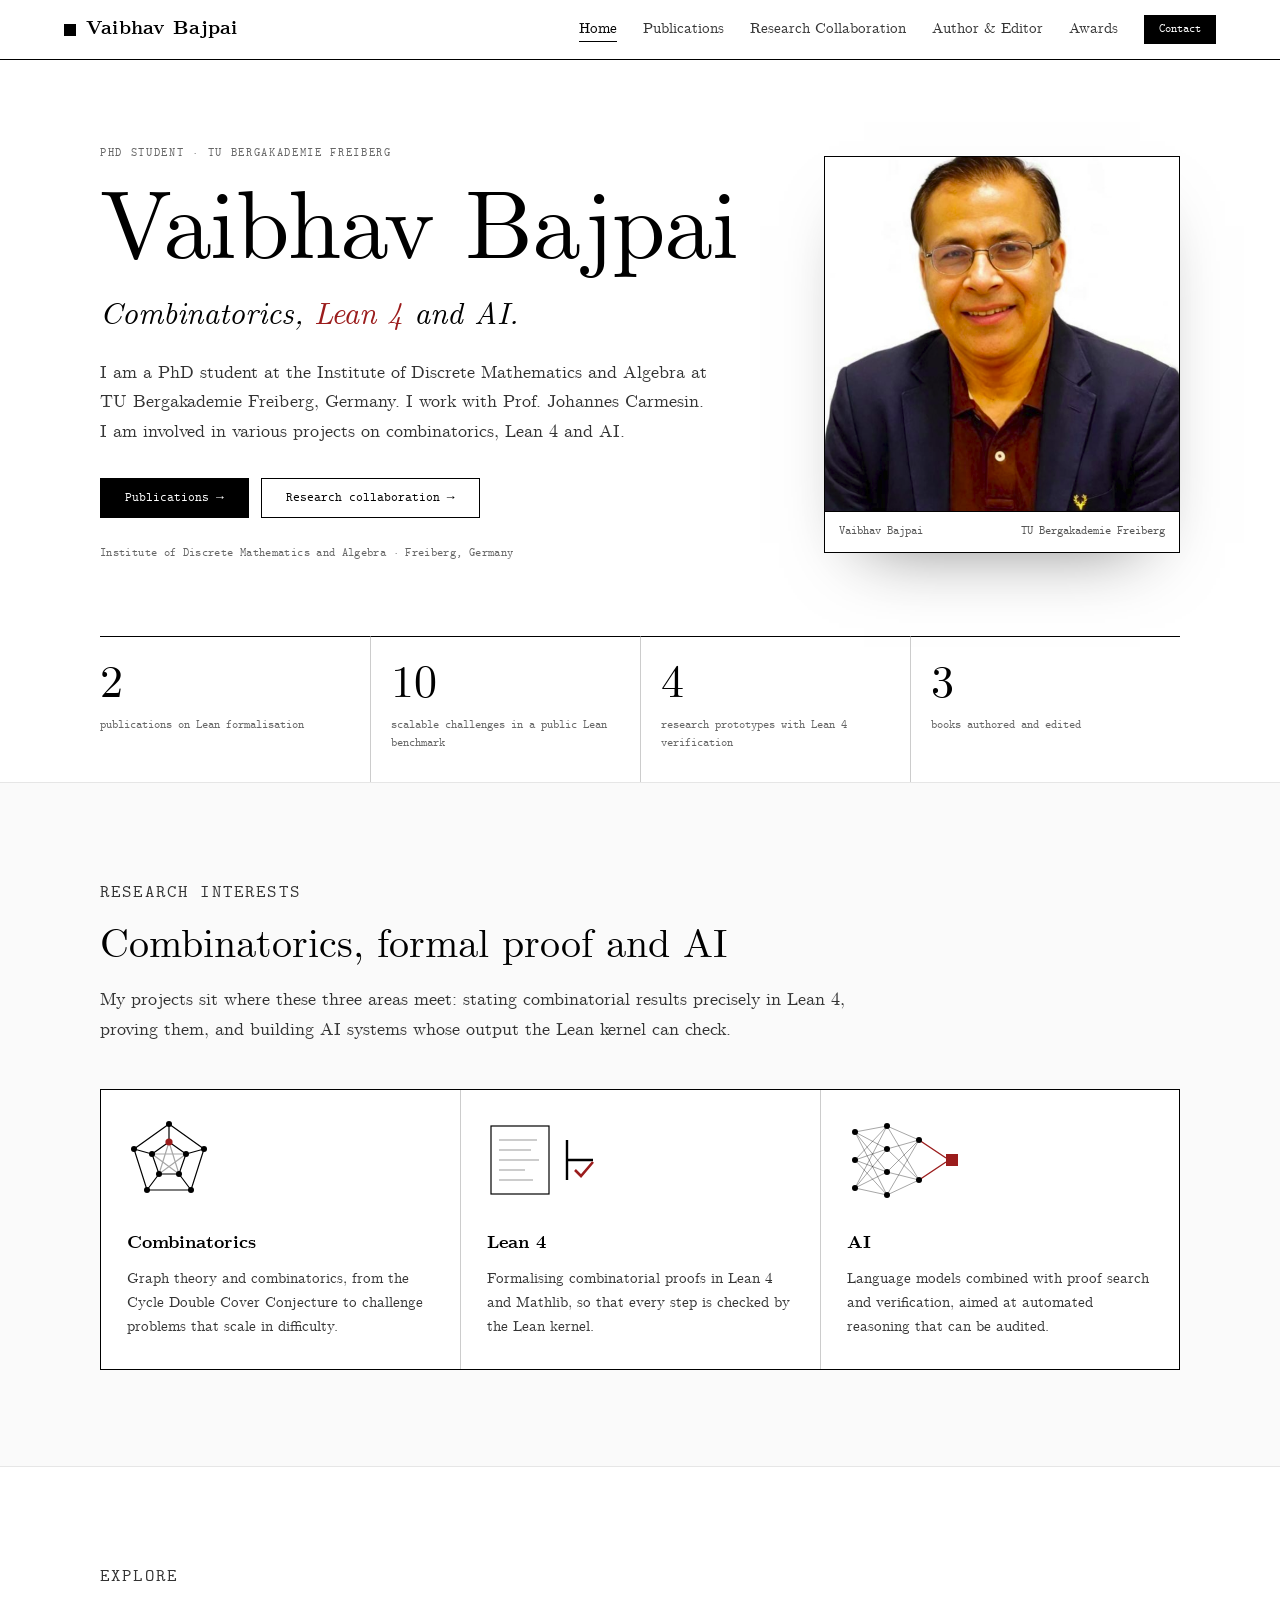
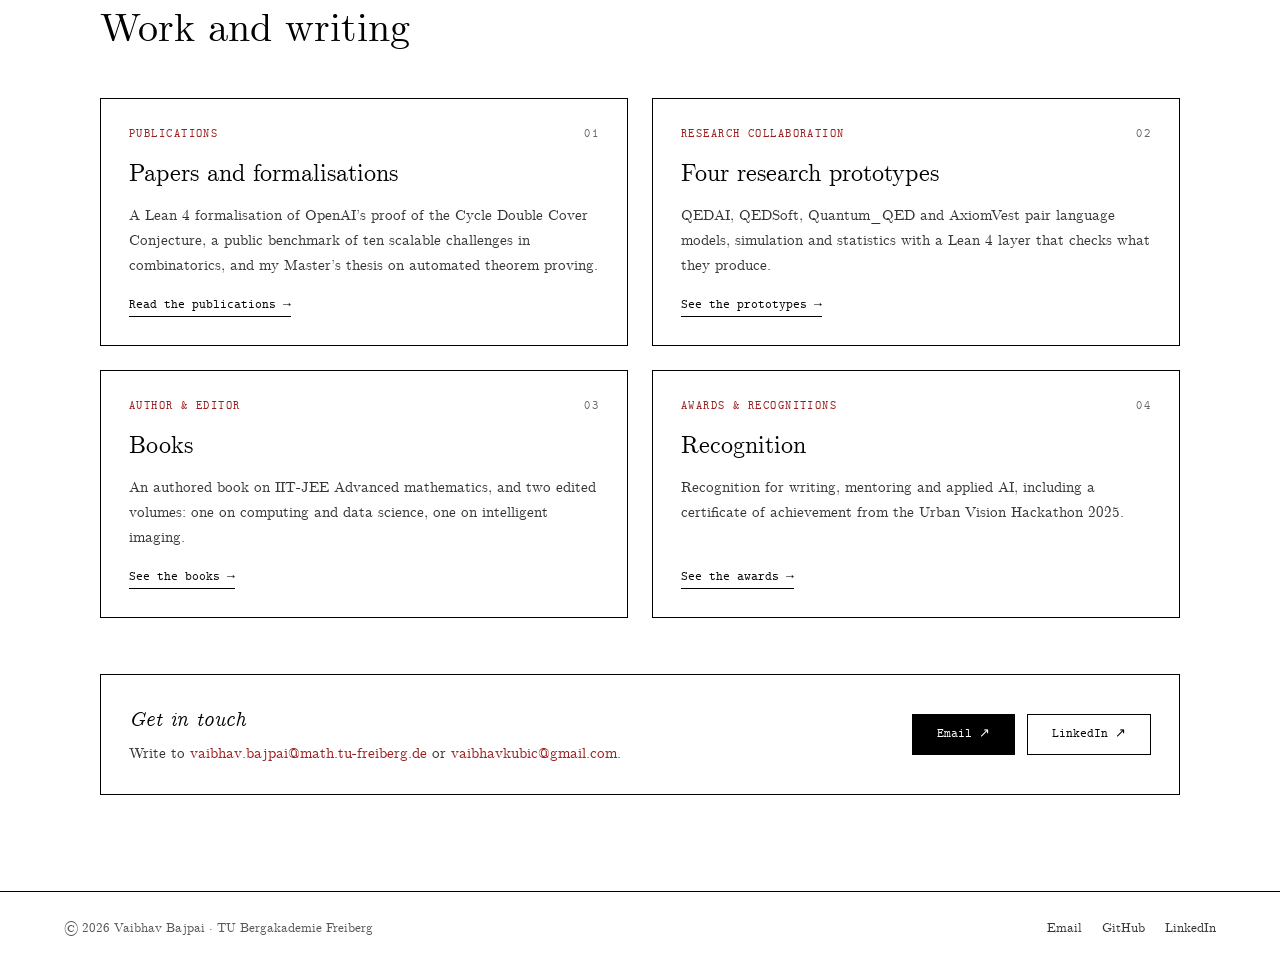
==== index.html @ 3c33db95 "Redesign the homepage in the ProofBench style Rebuild the site with Computer Modern type, black and " ====
<!doctype html>
<html lang="en">
<head>
  <meta charset="utf-8">
  <meta name="viewport" content="width=device-width, initial-scale=1">
  <title>Vaibhav Bajpai — Combinatorics, Lean 4 and AI</title>
  <meta name="description" content="Vaibhav Bajpai is a PhD student at the Institute of Discrete Mathematics and Algebra, TU Bergakademie Freiberg, working with Prof. Johannes Carmesin on combinatorics, Lean 4 and AI.">
  <meta property="og:type" content="website">
  <meta property="og:title" content="Vaibhav Bajpai — Combinatorics, Lean 4 and AI">
  <meta property="og:description" content="PhD student at the Institute of Discrete Mathematics and Algebra, TU Bergakademie Freiberg.">
  <meta property="og:image" content="https://vaibhav-baj.github.io/assets/VB.png">
  <link rel="icon" href="assets/favicon.svg" type="image/svg+xml">
  <link rel="preload" href="assets/fonts/cmunrm.woff2" as="font" type="font/woff2" crossorigin>
  <link rel="stylesheet" href="assets/css/style.css">
</head>
<body>
  <a class="skip-link" href="#main">Skip to content</a>

  <header class="header">
    <a class="brand" href="index.html"><span class="qed" aria-hidden="true"></span>Vaibhav Bajpai</a>
    <nav aria-label="Main">
      <ul class="header-nav">
        <li><a href="index.html" aria-current="page">Home</a></li>
        <li><a href="publications.html">Publications</a></li>
        <li><a href="research.html">Research Collaboration</a></li>
        <li><a href="author-editor.html">Author &amp; Editor</a></li>
        <li><a href="awards.html">Awards</a></li>
        <li><a class="btn btn-small" href="mailto:vaibhav.bajpai@math.tu-freiberg.de">Contact</a></li>
      </ul>
    </nav>
  </header>

  <main id="main">
    <!-- ============ INTRO ============ -->
    <section class="intro">
      <div>
        <p class="eyebrow">PhD student · TU Bergakademie Freiberg</p>
        <h1>Vaibhav Bajpai</h1>
        <p class="tagline">Combinatorics, <em>Lean&nbsp;4</em> and AI.</p>
        <p class="lede">
          I am a PhD student at the Institute of Discrete Mathematics and Algebra at TU Bergakademie Freiberg,
          Germany. I work with Prof. Johannes Carmesin. I am involved in various projects on combinatorics,
          Lean&nbsp;4 and AI.
        </p>
        <div class="ctas">
          <a class="btn" href="publications.html">Publications →</a>
          <a class="btn btn-secondary" href="research.html">Research collaboration →</a>
        </div>
        <p class="inst">Institute of Discrete Mathematics and Algebra · Freiberg, Germany</p>
      </div>

      <figure class="portrait">
        <img src="assets/VB.png" width="676" height="652" alt="Portrait of Vaibhav Bajpai">
        <figcaption><span>Vaibhav Bajpai</span><span>TU Bergakademie Freiberg</span></figcaption>
      </figure>
    </section>

    <dl class="stats">
      <div><dt>publications on Lean formalisation</dt><dd>2</dd></div>
      <div><dt>scalable challenges in a public Lean benchmark</dt><dd>10</dd></div>
      <div><dt>research prototypes with Lean&nbsp;4 verification</dt><dd>4</dd></div>
      <div><dt>books authored and edited</dt><dd>3</dd></div>
    </dl>

    <!-- ============ INTERESTS ============ -->
    <section class="section soft">
      <div class="wrap">
        <header class="section-head reveal">
          <p class="label">Research interests</p>
          <h2>Combinatorics, formal proof and AI</h2>
          <p>
            My projects sit where these three areas meet: stating combinatorial results precisely in Lean&nbsp;4,
            proving them, and building AI systems whose output the Lean kernel can check.
          </p>
        </header>

        <div class="pillars reveal">
          <article class="pillar">
            <svg viewBox="0 0 120 84" preserveAspectRatio="xMinYMid meet" aria-hidden="true">
              <g fill="none" stroke="currentColor" stroke-width="1.2">
                <polygon points="42,6 77,31 64,72 20,72 7,31"/>
                <polygon points="42,24 59,36 52,56 32,56 25,36"/>
                <path d="M42,6V24M77,31L59,36M64,72L52,56M20,72L32,56M7,31L25,36"/>
                <path d="M42,24L52,56L25,36L59,36L32,56Z" stroke-opacity=".35"/>
              </g>
              <g fill="currentColor">
                <circle cx="42" cy="6" r="3"/><circle cx="77" cy="31" r="3"/><circle cx="64" cy="72" r="3"/><circle cx="20" cy="72" r="3"/><circle cx="7" cy="31" r="3"/>
                <circle cx="59" cy="36" r="3"/><circle cx="52" cy="56" r="3"/><circle cx="32" cy="56" r="3"/><circle cx="25" cy="36" r="3"/>
                <circle cx="42" cy="24" r="3.6" fill="#9b1c1c"/>
              </g>
            </svg>
            <h3>Combinatorics</h3>
            <p>Graph theory and combinatorics, from the Cycle Double Cover Conjecture to challenge problems that scale in difficulty.</p>
          </article>
          <article class="pillar">
            <svg viewBox="0 0 120 84" preserveAspectRatio="xMinYMid meet" aria-hidden="true">
              <g fill="none" stroke="currentColor" stroke-width="1.2">
                <rect x="4" y="8" width="58" height="68"/>
                <path d="M12,22H50M12,32H44M12,42H52M12,52H38M12,62H46" stroke-opacity=".4"/>
              </g>
              <g stroke="currentColor" stroke-width="2.4" fill="none">
                <path d="M80,22V62M80,42H106"/>
              </g>
              <path d="M88,52l6,6l12,-14" fill="none" stroke="#9b1c1c" stroke-width="2.6"/>
            </svg>
            <h3>Lean 4</h3>
            <p>Formalising combinatorial proofs in Lean&nbsp;4 and Mathlib, so that every step is checked by the Lean kernel.</p>
          </article>
          <article class="pillar">
            <svg viewBox="0 0 120 84" preserveAspectRatio="xMinYMid meet" aria-hidden="true">
              <g fill="none" stroke="currentColor" stroke-width="1" stroke-opacity=".35">
                <path d="M8,14L40,8M8,14L40,31M8,14L40,54M8,14L40,77M8,42L40,8M8,42L40,31M8,42L40,54M8,42L40,77M8,70L40,8M8,70L40,31M8,70L40,54M8,70L40,77"/>
                <path d="M40,8L72,22M40,8L72,62M40,31L72,22M40,31L72,62M40,54L72,22M40,54L72,62M40,77L72,22M40,77L72,62"/>
              </g>
              <path d="M72,22L99,40M72,62L99,44" fill="none" stroke="#9b1c1c" stroke-width="1.4"/>
              <g fill="currentColor">
                <circle cx="8" cy="14" r="3"/><circle cx="8" cy="42" r="3"/><circle cx="8" cy="70" r="3"/>
                <circle cx="40" cy="8" r="3"/><circle cx="40" cy="31" r="3"/><circle cx="40" cy="54" r="3"/><circle cx="40" cy="77" r="3"/>
                <circle cx="72" cy="22" r="3"/><circle cx="72" cy="62" r="3"/>
              </g>
              <rect x="99" y="36" width="12" height="12" fill="#9b1c1c"/>
            </svg>
            <h3>AI</h3>
            <p>Language models combined with proof search and verification, aimed at automated reasoning that can be audited.</p>
          </article>
        </div>
      </div>
    </section>

    <!-- ============ EXPLORE ============ -->
    <section class="section">
      <div class="wrap">
        <header class="section-head reveal">
          <p class="label">Explore</p>
          <h2>Work and writing</h2>
        </header>

        <div class="explore">
          <a class="explore-card reveal" href="publications.html">
            <p class="label">Publications<span>01</span></p>
            <h3>Papers and formalisations</h3>
            <p>A Lean&nbsp;4 formalisation of OpenAI’s proof of the Cycle Double Cover Conjecture, a public benchmark of ten scalable challenges in combinatorics, and my Master’s thesis on automated theorem proving.</p>
            <span class="go">Read the publications →</span>
          </a>
          <a class="explore-card reveal" href="research.html">
            <p class="label">Research Collaboration<span>02</span></p>
            <h3>Four research prototypes</h3>
            <p>QEDAI, QEDSoft, Quantum_QED and AxiomVest pair language models, simulation and statistics with a Lean&nbsp;4 layer that checks what they produce.</p>
            <span class="go">See the prototypes →</span>
          </a>
          <a class="explore-card reveal" href="author-editor.html">
            <p class="label">Author &amp; Editor<span>03</span></p>
            <h3>Books</h3>
            <p>An authored book on IIT-JEE Advanced mathematics, and two edited volumes: one on computing and data science, one on intelligent imaging.</p>
            <span class="go">See the books →</span>
          </a>
          <a class="explore-card reveal" href="awards.html">
            <p class="label">Awards &amp; Recognitions<span>04</span></p>
            <h3>Recognition</h3>
            <p>Recognition for writing, mentoring and applied AI, including a certificate of achievement from the Urban Vision Hackathon 2025.</p>
            <span class="go">See the awards →</span>
          </a>
        </div>

        <div class="cta-box reveal">
          <div>
            <h3>Get in touch</h3>
            <p>Write to <a href="mailto:vaibhav.bajpai@math.tu-freiberg.de">vaibhav.bajpai@math.tu-freiberg.de</a> or <a href="mailto:vaibhavkubic@gmail.com">vaibhavkubic@gmail.com</a>.</p>
          </div>
          <div class="ctas">
            <a class="btn" href="mailto:vaibhav.bajpai@math.tu-freiberg.de">Email ↗</a>
            <a class="btn btn-secondary" href="https://www.linkedin.com/in/vaibhavbaj">LinkedIn ↗</a>
          </div>
        </div>
      </div>
    </section>
  </main>

  <footer class="footer">
    <span>© <span data-year>2026</span> Vaibhav Bajpai · TU Bergakademie Freiberg</span>
    <nav aria-label="Footer">
      <a href="mailto:vaibhav.bajpai@math.tu-freiberg.de">Email</a>
      <a href="https://github.com/vaibhav-baj">GitHub</a>
      <a href="https://www.linkedin.com/in/vaibhavbaj">LinkedIn</a>
    </nav>
  </footer>

  <script src="assets/js/main.js"></script>
</body>
</html>
---- assets/css/style.css ----
/* Vaibhav Bajpai — shared styles. After the ProofBench site: Computer Modern, black and white, hairline borders, one dark-red accent. */

@font-face { font-family: "CMU Serif"; src: url("../fonts/cmunrm.woff2") format("woff2"); font-weight: 400; font-style: normal; font-display: swap; }
@font-face { font-family: "CMU Serif"; src: url("../fonts/cmunbx.woff2") format("woff2"); font-weight: 700; font-style: normal; font-display: swap; }
@font-face { font-family: "CMU Serif"; src: url("../fonts/cmunti.woff2") format("woff2"); font-weight: 400; font-style: italic; font-display: swap; }
@font-face { font-family: "CMU Typewriter"; src: url("../fonts/cmuntt.woff2") format("woff2"); font-weight: 400; font-style: normal; font-display: swap; }

:root {
  color-scheme: light;
  --ink: #000;
  --muted: #666;
  --line: #ccc;
  --line-soft: #e6e6e6;
  --soft: #fafafa;
  --bg: #fff;
  --accent: #9b1c1c;
  --code-bg: #1a1a1a;
  --code-ink: #e0e0e0;
  --code-dim: #8a8a8a;
  --serif: "CMU Serif", "Computer Modern", "Latin Modern Roman", "Times New Roman", Times, serif;
  --tt: "CMU Typewriter", "Courier New", Courier, monospace;
  --mono: "JetBrains Mono", "DejaVu Sans Mono", Consolas, monospace;
  --gutter: clamp(20px, 5vw, 80px);
}

/* ---------- base ---------- */
*, *::before, *::after { margin: 0; padding: 0; box-sizing: border-box; }
html { scroll-behavior: smooth; scroll-padding-top: 76px; -webkit-text-size-adjust: 100%; }
body { font-family: var(--serif); font-size: 17px; line-height: 1.65; color: var(--ink); background: var(--bg); -webkit-font-smoothing: antialiased; }
img { max-width: 100%; height: auto; display: block; }
a { color: var(--ink); text-decoration: none; }
a:hover { text-decoration: underline; text-underline-offset: 3px; }
p a, li a, dd a, .link { color: var(--accent); }
b, strong { font-weight: 700; }
code { font-family: var(--tt); font-size: 0.92em; background: #f0f0f0; padding: 1px 4px; }
pre code { background: none; padding: 0; font-family: var(--mono); font-variant-ligatures: none; }
:focus-visible { outline: 2px solid var(--accent); outline-offset: 2px; }
.skip-link { position: absolute; left: -999px; top: 8px; background: var(--ink); color: var(--bg); padding: 6px 12px; z-index: 100; }
.skip-link:focus { left: 8px; }
.muted { color: var(--muted); }

/* ---------- header ---------- */
.header {
  position: sticky; top: 0; z-index: 50; background: rgba(255, 255, 255, .96);
  backdrop-filter: blur(6px); -webkit-backdrop-filter: blur(6px);
  border-bottom: 1px solid var(--ink);
  padding: 14px var(--gutter);
  display: flex; align-items: center; justify-content: space-between; flex-wrap: wrap; gap: 10px 24px;
}
.brand { display: inline-flex; align-items: center; gap: 10px; font-size: 19px; font-weight: 700; letter-spacing: .01em; }
.brand:hover { text-decoration: none; }
.brand .qed { width: 12px; height: 12px; background: var(--ink); display: inline-block; transition: background .2s, transform .3s; }
.brand:hover .qed { background: var(--accent); transform: rotate(90deg); }
.header-nav { list-style: none; display: flex; align-items: center; flex-wrap: wrap; gap: 6px 26px; font-size: 15px; }
.header-nav a { color: #333; padding: 2px 0; border-bottom: 1px solid transparent; }
.header-nav a:hover { color: var(--ink); text-decoration: none; border-bottom-color: var(--ink); }
.header-nav a[aria-current="page"] { color: var(--ink); border-bottom-color: var(--ink); }
.header-nav a.btn { color: #fff; padding: 6px 14px; font-size: 12px; border-bottom: 1px solid var(--ink); }
.header-nav a.btn:hover { color: var(--ink); }

/* ---------- buttons ---------- */
.btn {
  display: inline-block; font-family: var(--tt); font-size: 13px; line-height: 1.3;
  padding: 11px 24px; border: 1px solid var(--ink); background: var(--ink); color: #fff;
  cursor: pointer; transition: all .15s ease; text-decoration: none;
}
.btn:hover { background: var(--bg); color: var(--ink); text-decoration: none; }
.btn-secondary { background: var(--bg); color: var(--ink); }
.btn-secondary:hover { background: var(--ink); color: #fff; }
.btn-small { font-size: 12px; padding: 5px 12px; }

/* ---------- page shell ---------- */
.main { max-width: 960px; margin: 0 auto; padding: 56px var(--gutter) 96px; }
.page-intro { margin-bottom: 40px; }
.page-intro h1 { font-size: 34px; font-weight: 400; font-style: italic; line-height: 1.25; margin-bottom: 14px; }
.page-intro p { font-size: 17px; color: #333; max-width: 680px; }
.subnav { list-style: none; display: flex; gap: 8px 22px; flex-wrap: wrap; font-size: 14px; margin: 18px 0 0; }
.subnav a { color: #333; border-bottom: 1px solid var(--line); }
.subnav a:hover { text-decoration: none; border-color: var(--ink); }

h2.rule { font-size: 21px; font-weight: 700; margin: 56px 0 20px; padding-bottom: 8px; border-bottom: 1px solid var(--line); }
h3 { font-size: 17px; font-weight: 700; margin: 26px 0 10px; }
.label { font-family: var(--tt); font-size: 12px; letter-spacing: .12em; text-transform: uppercase; color: var(--accent); margin-bottom: 14px; }
.more-link { display: inline-block; font-family: var(--tt); font-size: 13px; color: var(--ink); border-bottom: 1px solid var(--ink); }
.more-link:hover { text-decoration: none; color: var(--accent); border-color: var(--accent); }

/* code blocks */
.code-block { position: relative; background: var(--code-bg); color: var(--code-ink); padding: 18px 22px; overflow-x: auto; margin-top: 16px; }
.code-block pre { font-size: 12.5px; line-height: 1.7; white-space: pre; }
.code-caption { font-family: var(--tt); font-size: 12px; color: var(--muted); margin-top: 8px; }
.tok-kw { color: #ef9a76; }
.tok-ty { color: #e6d3a3; }
.tok-num { color: #b9d69a; }
.tok-sym { color: #d9b8f0; }
.tok-com { color: var(--code-dim); font-style: italic; }

/* ---------- footer ---------- */
.footer {
  border-top: 1px solid var(--ink); padding: 26px var(--gutter);
  display: flex; justify-content: space-between; align-items: center; flex-wrap: wrap; gap: 10px 24px;
  font-size: 13px; color: #555;
}
.footer nav { display: flex; gap: 20px; flex-wrap: wrap; }
.footer a { color: #333; }

/* ======================================================================
   HOME
   ====================================================================== */
.intro { max-width: calc(1080px + 2 * var(--gutter)); margin: 0 auto; padding: 84px var(--gutter) 0; display: grid; grid-template-columns: 1.3fr .7fr; gap: 64px; align-items: center; }
.intro > *, .team-grid > * { min-width: 0; }
.eyebrow { font-family: var(--tt); font-size: 12px; letter-spacing: .14em; text-transform: uppercase; color: var(--muted); margin-bottom: 20px; }
.intro h1 { font-size: clamp(50px, 7.6vw, 96px); font-weight: 400; line-height: .98; letter-spacing: -.01em; margin-bottom: 18px; }
.tagline { font-size: clamp(22px, 2.6vw, 31px); font-style: italic; line-height: 1.3; margin-bottom: 22px; text-wrap: balance; }
.tagline em { color: var(--accent); }
.lede { font-size: 18px; line-height: 1.65; color: #333; max-width: 34em; margin-bottom: 30px; }
.ctas { display: flex; flex-wrap: wrap; gap: 12px; margin-bottom: 26px; }
.inst { font-family: var(--tt); font-size: 12px; color: var(--muted); letter-spacing: .03em; }

.portrait { border: 1px solid var(--ink); background: var(--bg); box-shadow: 0 30px 70px -40px rgba(0, 0, 0, .55); }
.portrait img { width: 100%; aspect-ratio: 1; object-fit: cover; object-position: center 20%; }
.portrait figcaption { display: flex; justify-content: space-between; gap: 6px 12px; flex-wrap: wrap; padding: 10px 14px; border-top: 1px solid var(--ink); font-family: var(--tt); font-size: 12px; color: #555; }

.stats { max-width: calc(1080px + 2 * var(--gutter)); margin: 72px auto 0; padding: 0 var(--gutter); display: grid; grid-template-columns: repeat(4, 1fr); }
.stats > div { padding: 24px 20px 30px; border-top: 1px solid var(--ink); border-left: 1px solid var(--line); display: flex; flex-direction: column-reverse; justify-content: flex-end; }
.stats > div:first-child { border-left: 0; padding-left: 0; }
.stats dd { font-size: 46px; line-height: 1; }
.stats dt { font-family: var(--tt); font-size: 12px; color: var(--muted); margin-top: 10px; line-height: 1.45; }

.section { padding: 96px var(--gutter); }
.section.soft { background: var(--soft); border-top: 1px solid var(--line-soft); border-bottom: 1px solid var(--line-soft); }
.wrap { max-width: 1080px; margin: 0 auto; }
.section-head { max-width: 760px; margin-bottom: 44px; }
.section-head h2 { font-size: clamp(28px, 3.6vw, 40px); font-weight: 400; line-height: 1.18; margin-bottom: 16px; text-wrap: balance; }
.section-head p { font-size: 18px; color: #333; }

.pillars { display: grid; grid-template-columns: repeat(3, 1fr); border: 1px solid var(--ink); background: var(--bg); }
.pillar { padding: 28px 26px 30px; border-left: 1px solid var(--line); transition: background .2s; }
.pillar:first-child { border-left: 0; }
.pillar:hover { background: var(--soft); }
.pillar svg { width: 100%; height: 84px; margin-bottom: 18px; color: var(--ink); }
.pillar h3 { font-size: 18px; margin: 0 0 8px; }
.pillar p { font-size: 15px; color: #333; line-height: 1.6; }

.explore { display: grid; grid-template-columns: 1fr 1fr; gap: 24px; }
.explore-card { display: flex; flex-direction: column; border: 1px solid var(--ink); background: var(--bg); color: var(--ink); padding: 26px 28px 28px; transition: transform .2s ease, box-shadow .2s ease; }
.explore-card:hover { text-decoration: none; transform: translateY(-3px); box-shadow: 0 14px 30px -18px rgba(0, 0, 0, .45); }
.explore-card .label { display: flex; justify-content: space-between; gap: 12px; margin-bottom: 10px; }
.explore-card .label span { color: var(--muted); }
.explore-card h3 { font-size: 24px; font-weight: 400; margin: 0 0 10px; }
.explore-card p:not(.label) { font-size: 15px; color: #333; margin-bottom: 16px; flex: 1; }
.explore-card .go { align-self: flex-start; font-family: var(--tt); font-size: 13px; border-bottom: 1px solid var(--ink); }
.explore-card:hover .go { color: var(--accent); border-color: var(--accent); }

.cta-box { border: 1px solid var(--ink); padding: 28px; display: flex; justify-content: space-between; align-items: center; gap: 18px; flex-wrap: wrap; background: var(--bg); }
.cta-box h3 { margin: 0 0 4px; font-size: 21px; font-weight: 400; font-style: italic; }
.cta-box p { color: #333; font-size: 15px; }
.cta-box .ctas { margin: 0; }
.explore + .cta-box { margin-top: 56px; }

/* ======================================================================
   PUBLICATIONS
   ====================================================================== */
.pubs { list-style: none; }
.pub { display: grid; grid-template-columns: 3em 1fr; gap: 0 14px; padding: 22px 16px 24px 0; border-bottom: 1px solid var(--line); border-left: 3px solid transparent; transition: background .3s, border-color .3s; }
.pub:first-child { padding-top: 8px; }
.pub:target { background: var(--soft); border-left-color: var(--accent); }
.pub > * { min-width: 0; }
.pub-num { font-family: var(--tt); font-size: 13px; color: var(--accent); padding: 4px 0 0 10px; }
.pub-title { font-size: 18px; font-weight: 700; line-height: 1.4; margin-bottom: 6px; }
.pub-authors { font-size: 16px; color: #222; }
.pub-venue { font-size: 15.5px; color: #444; margin-top: 2px; }
.pub-note { font-size: 15px; color: #444; margin-top: 8px; }
.pub-links { display: flex; flex-wrap: wrap; gap: 8px; margin-top: 14px; }

/* ======================================================================
   RESEARCH COLLABORATION
   ====================================================================== */
.project { display: grid; grid-template-columns: 250px 1fr; border: 1px solid var(--ink); background: var(--bg); margin-bottom: 24px; }
.project > * { min-width: 0; }
.project-visual { border-right: 1px solid var(--ink); background: var(--soft); display: grid; place-items: center; padding: 26px 22px; }
.project-visual svg { width: 100%; max-width: 210px; height: auto; color: var(--ink); }
.project-body { padding: 26px 30px 30px; }
.project-body .label { margin-bottom: 8px; }
.project-body h2 { font-size: 28px; font-weight: 400; line-height: 1.2; margin-bottom: 4px; }
.project-sub { font-style: italic; color: #444; margin-bottom: 12px; }
.project-body > p:not(.label):not(.project-sub) { font-size: 16px; color: #222; }
.chips { list-style: none; display: flex; flex-wrap: wrap; gap: 6px; margin-top: 18px; }
.chips li { font-family: var(--tt); font-size: 12px; padding: 4px 10px; border: 1px solid var(--line); background: var(--bg); }
.project-actions { margin-top: 20px; }

/* ======================================================================
   AUTHOR & EDITOR
   ====================================================================== */
.book { display: grid; grid-template-columns: 1fr 210px; gap: 28px; align-items: start; border: 1px solid var(--line); border-left: 3px solid var(--ink); padding: 22px 24px; margin-bottom: 16px; background: var(--bg); transition: border-color .2s; }
.book:hover { border-color: var(--ink); }
.book.plain { grid-template-columns: 1fr; }
.book > * { min-width: 0; }
.book-type { font-family: var(--tt); font-size: 12px; letter-spacing: .08em; text-transform: uppercase; color: var(--accent); margin-bottom: 6px; }
.book h3 { font-size: 19px; line-height: 1.35; margin: 0 0 6px; }
.book > div > p:not(.book-type) { font-size: 15.5px; color: #333; }
.meta { display: grid; grid-template-columns: max-content 1fr; gap: 3px 16px; font-size: 14.5px; margin-top: 14px; }
.meta dt { font-family: var(--tt); font-size: 12px; color: var(--muted); padding-top: 2px; }
.meta dd { font-variant-numeric: tabular-nums; overflow-wrap: anywhere; }
.thumb { display: block; border: 1px solid var(--line); background: var(--bg); color: var(--ink); transition: border-color .2s, transform .2s; }
.thumb:hover { text-decoration: none; border-color: var(--ink); transform: translateY(-2px); }
.thumb img { width: 100%; aspect-ratio: 3 / 2; object-fit: cover; }
.thumb span { display: block; font-family: var(--tt); font-size: 12px; padding: 6px 10px; border-top: 1px solid var(--line); }

/* ======================================================================
   AWARDS
   ====================================================================== */
.records { list-style: none; }
.records li { display: grid; grid-template-columns: 11em 1fr; gap: 4px 24px; padding: 18px 0 20px; border-bottom: 1px solid var(--line); }
.records li > * { min-width: 0; }
.rec-type { font-family: var(--tt); font-size: 12px; letter-spacing: .06em; text-transform: uppercase; color: var(--accent); padding-top: 4px; }
.records h3 { font-size: 18px; margin: 0 0 4px; }
.records p { font-size: 15.5px; color: #333; }
.records .more-link { margin-top: 10px; font-size: 12px; }

.cert-grid { display: grid; grid-template-columns: repeat(2, 1fr); gap: 20px; }
.cert { display: flex; flex-direction: column; border: 1px solid var(--ink); background: var(--bg); color: var(--ink); transition: transform .2s ease, box-shadow .2s ease; }
.cert:hover { text-decoration: none; transform: translateY(-3px); box-shadow: 0 14px 30px -18px rgba(0, 0, 0, .45); }
.cert img { width: 100%; aspect-ratio: 3 / 2; object-fit: cover; border-bottom: 1px solid var(--ink); }
.cert div { padding: 16px 18px 18px; display: flex; flex-direction: column; flex: 1; }
.cert .label { margin-bottom: 6px; }
.cert h3 { font-size: 17px; line-height: 1.35; margin: 0 0 4px; }
.cert p:not(.label) { font-size: 14px; color: #555; flex: 1; }
.cert .go { align-self: flex-start; margin-top: 12px; font-family: var(--tt); font-size: 12px; border-bottom: 1px solid var(--ink); }
.cert:hover .go { color: var(--accent); border-color: var(--accent); }

/* ---------- reveal ---------- */
.js .reveal { opacity: 0; transform: translateY(14px); transition: opacity .6s ease, transform .6s ease; }
.js .reveal.in { opacity: 1; transform: none; }

/* ---------- motion & responsive ---------- */
@media (prefers-reduced-motion: reduce) {
  html { scroll-behavior: auto; }
  .js .reveal { opacity: 1; transform: none; }
  *, *::before, *::after { transition-duration: 0s !important; animation-duration: 0s !important; }
}

@media (max-width: 980px) {
  .intro { grid-template-columns: 1fr; gap: 44px; }
  .portrait { max-width: 380px; }
  .stats { grid-template-columns: 1fr 1fr; }
  .stats > div:nth-child(3) { border-left: 0; padding-left: 0; }
  .pillars { grid-template-columns: 1fr; }
  .pillar { border-left: 0; border-top: 1px solid var(--line); }
  .pillar:first-child { border-top: 0; }
}

@media (max-width: 720px) {
  .project { grid-template-columns: 1fr; }
  .project-visual { border-right: 0; border-bottom: 1px solid var(--ink); padding: 22px; }
  .project-visual svg { max-width: 220px; }
  .book { grid-template-columns: 1fr; gap: 18px; }
  .thumb { max-width: 280px; }
  .explore, .cert-grid { grid-template-columns: 1fr; }
  .records li { grid-template-columns: 1fr; }
}

@media (max-width: 640px) {
  body { font-size: 16px; }
  .header { position: relative; flex-direction: column; align-items: flex-start; padding-top: 12px; padding-bottom: 12px; }
  html { scroll-padding-top: 12px; }
  .header-nav { gap: 6px 16px; font-size: 14px; }
  .main { padding-top: 36px; }
  .intro { padding-top: 48px; }
  .stats { margin-top: 48px; }
  .stats > div { border-left: 0 !important; padding-left: 0 !important; }
  .stats dd { font-size: 36px; }
  .section { padding-top: 72px; padding-bottom: 72px; }
  .pub { grid-template-columns: 1fr; padding-left: 10px; }
  .pub-num { padding: 0 0 4px; }
  .project-body { padding: 22px 20px 24px; }
  .book { padding: 18px 16px; }
  .cta-box { padding: 22px 20px; }
}
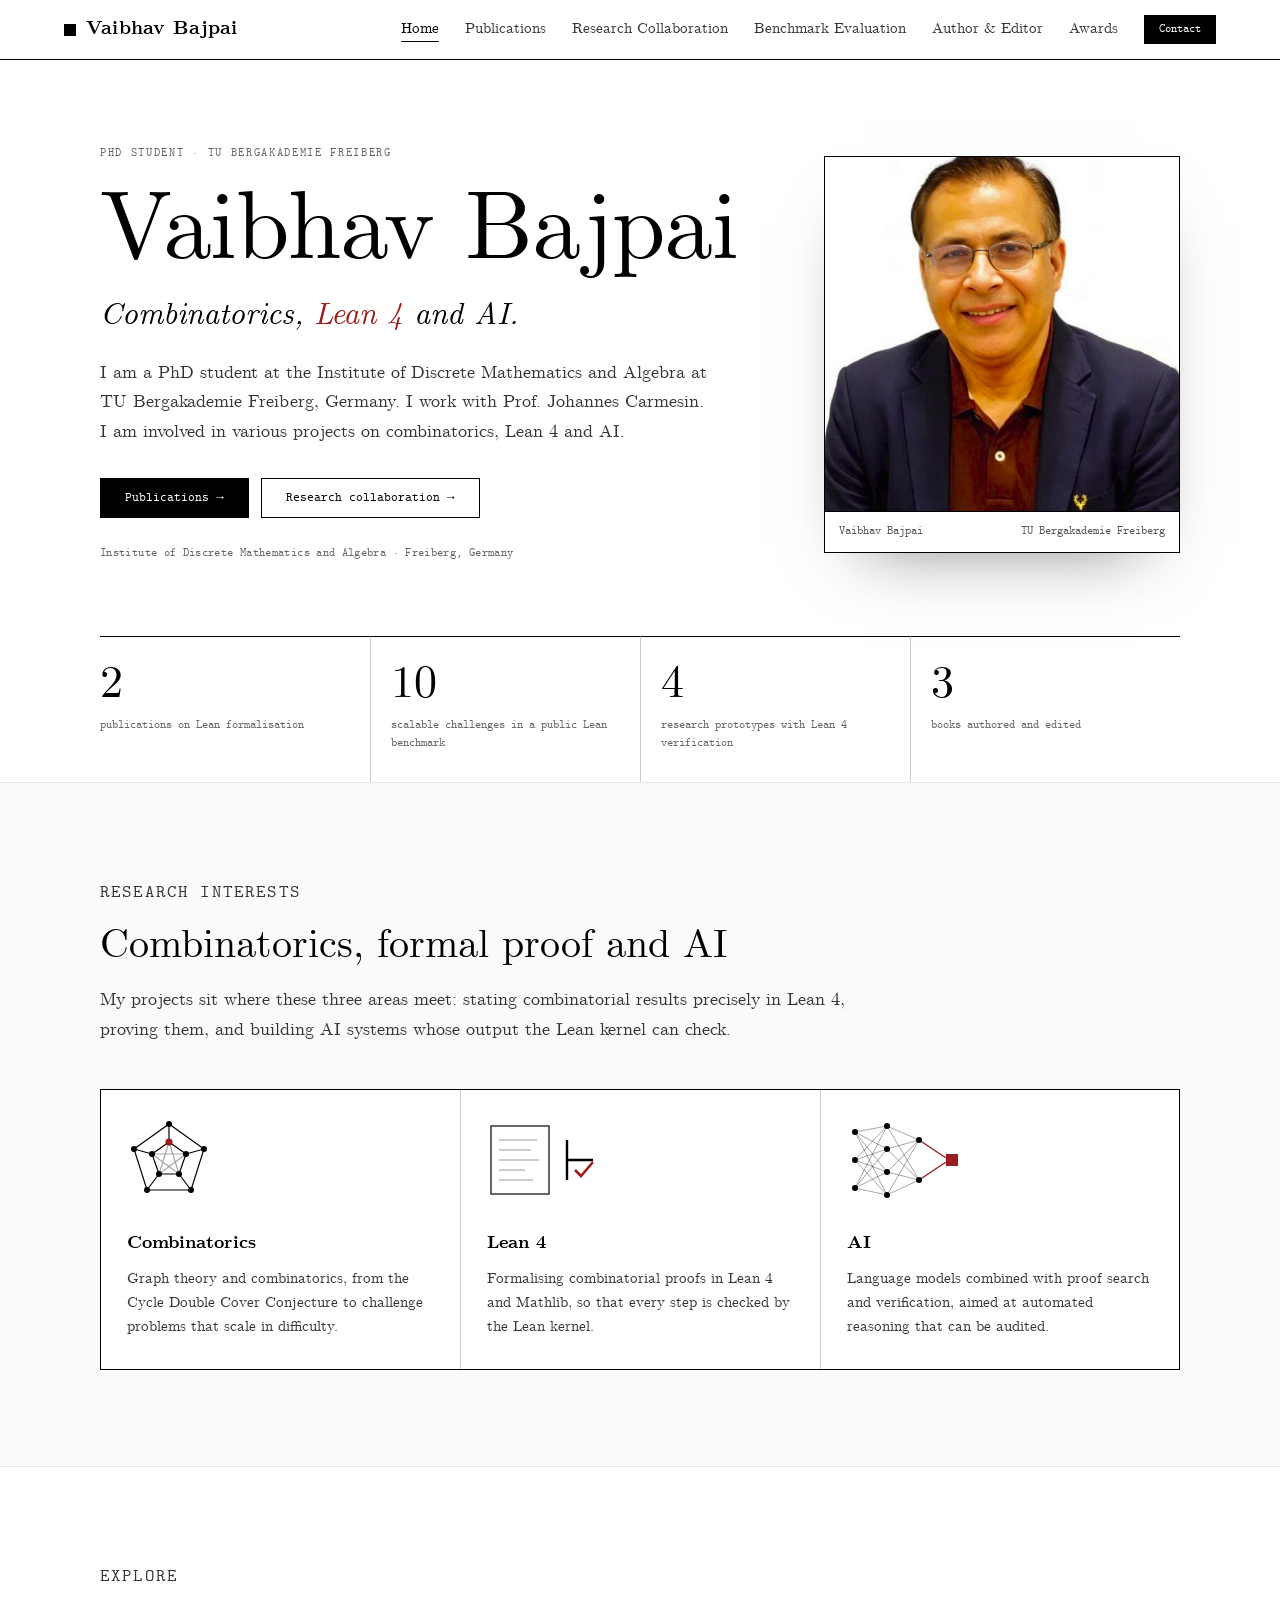
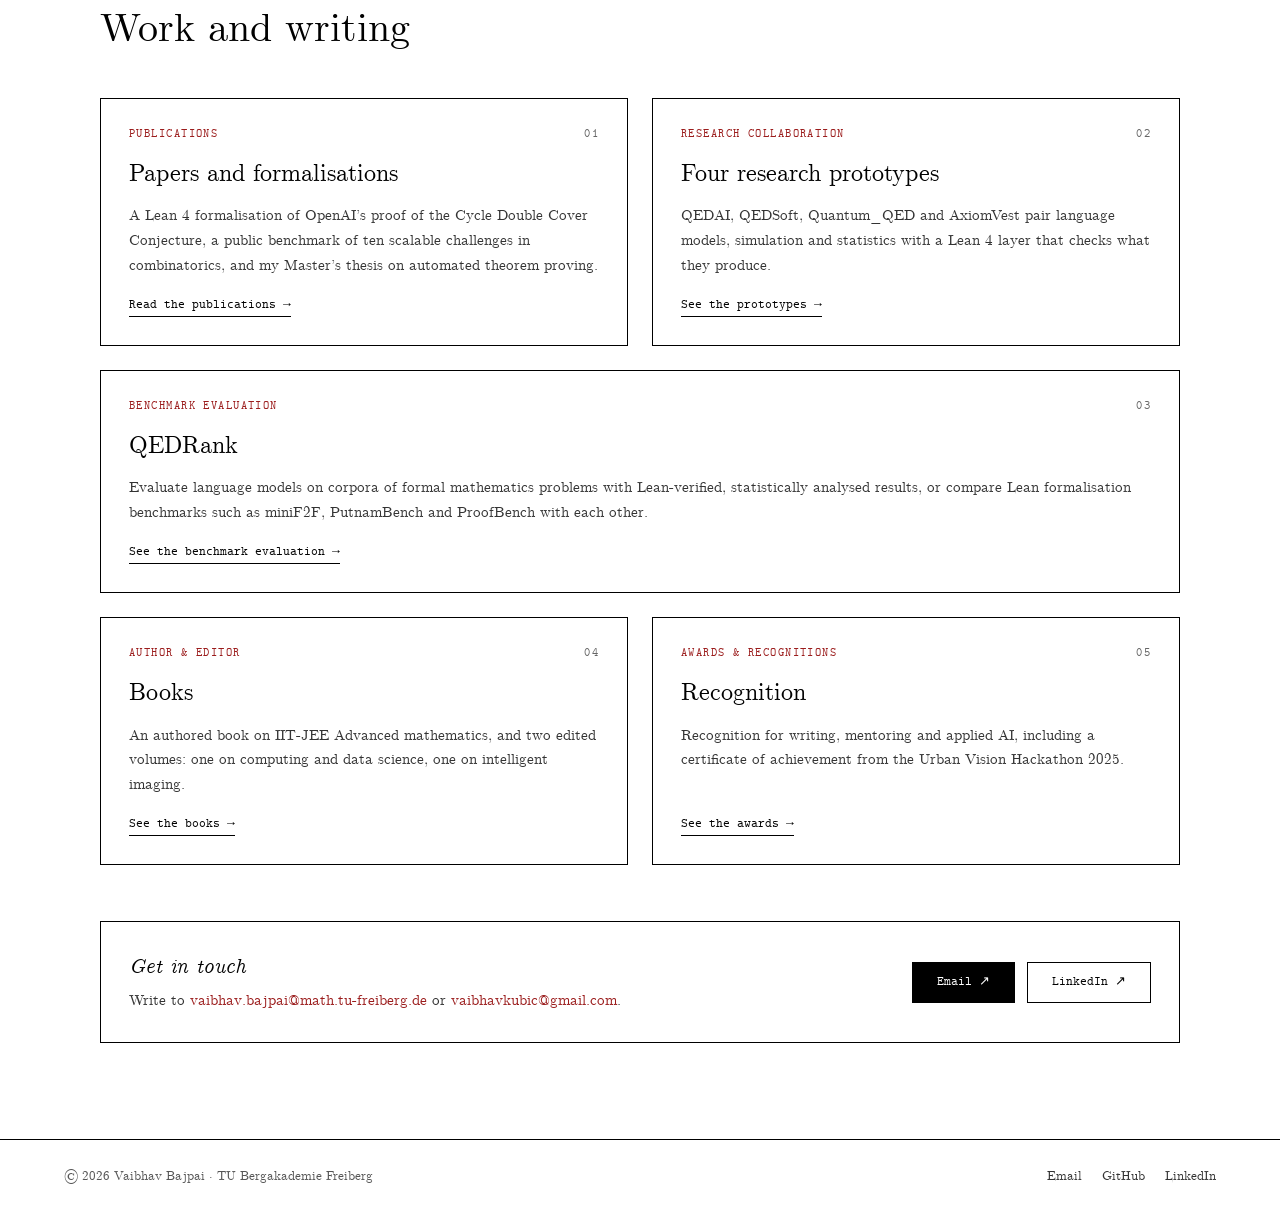
==== commit 115937cc: "Add Benchmark Evaluation page, book cover and SEG certificate - New Benchmark Evaluation page for QE" ====
--- a/index.html
+++ b/index.html
@@ -23,6 +23,7 @@
         <li><a href="index.html" aria-current="page">Home</a></li>
         <li><a href="publications.html">Publications</a></li>
         <li><a href="research.html">Research Collaboration</a></li>
+        <li><a href="benchmark.html">Benchmark Evaluation</a></li>
         <li><a href="author-editor.html">Author &amp; Editor</a></li>
         <li><a href="awards.html">Awards</a></li>
         <li><a class="btn btn-small" href="mailto:vaibhav.bajpai@math.tu-freiberg.de">Contact</a></li>
@@ -148,14 +149,20 @@
             <p>QEDAI, QEDSoft, Quantum_QED and AxiomVest pair language models, simulation and statistics with a Lean&nbsp;4 layer that checks what they produce.</p>
             <span class="go">See the prototypes →</span>
           </a>
+          <a class="explore-card wide reveal" href="benchmark.html">
+            <p class="label">Benchmark Evaluation<span>03</span></p>
+            <h3>QEDRank</h3>
+            <p>Evaluate language models on corpora of formal mathematics problems with Lean-verified, statistically analysed results, or compare Lean formalisation benchmarks such as miniF2F, PutnamBench and ProofBench with each other.</p>
+            <span class="go">See the benchmark evaluation →</span>
+          </a>
           <a class="explore-card reveal" href="author-editor.html">
-            <p class="label">Author &amp; Editor<span>03</span></p>
+            <p class="label">Author &amp; Editor<span>04</span></p>
             <h3>Books</h3>
             <p>An authored book on IIT-JEE Advanced mathematics, and two edited volumes: one on computing and data science, one on intelligent imaging.</p>
             <span class="go">See the books →</span>
           </a>
           <a class="explore-card reveal" href="awards.html">
-            <p class="label">Awards &amp; Recognitions<span>04</span></p>
+            <p class="label">Awards &amp; Recognitions<span>05</span></p>
             <h3>Recognition</h3>
             <p>Recognition for writing, mentoring and applied AI, including a certificate of achievement from the Urban Vision Hackathon 2025.</p>
             <span class="go">See the awards →</span>
--- a/assets/css/style.css
+++ b/assets/css/style.css
@@ -93,6 +93,7 @@
 .tok-num { color: #b9d69a; }
 .tok-sym { color: #d9b8f0; }
 .tok-com { color: var(--code-dim); font-style: italic; }
+.tok-sorry { color: #f2c14e; text-decoration: underline wavy rgba(242, 193, 78, .55); text-underline-offset: 4px; }
 
 /* ---------- footer ---------- */
 .footer {
@@ -144,6 +145,7 @@
 .explore { display: grid; grid-template-columns: 1fr 1fr; gap: 24px; }
 .explore-card { display: flex; flex-direction: column; border: 1px solid var(--ink); background: var(--bg); color: var(--ink); padding: 26px 28px 28px; transition: transform .2s ease, box-shadow .2s ease; }
 .explore-card:hover { text-decoration: none; transform: translateY(-3px); box-shadow: 0 14px 30px -18px rgba(0, 0, 0, .45); }
+.explore-card.wide { grid-column: 1 / -1; }
 .explore-card .label { display: flex; justify-content: space-between; gap: 12px; margin-bottom: 10px; }
 .explore-card .label span { color: var(--muted); }
 .explore-card h3 { font-size: 24px; font-weight: 400; margin: 0 0 10px; }
@@ -187,6 +189,25 @@
 .chips { list-style: none; display: flex; flex-wrap: wrap; gap: 6px; margin-top: 18px; }
 .chips li { font-family: var(--tt); font-size: 12px; padding: 4px 10px; border: 1px solid var(--line); background: var(--bg); }
 .project-actions { margin-top: 20px; }
+
+/* ======================================================================
+   BENCHMARK EVALUATION
+   ====================================================================== */
+.page-ctas { margin: 22px 0 0; }
+.workflows { display: grid; grid-template-columns: 1fr 1fr; gap: 24px; }
+.workflow { display: flex; flex-direction: column; border: 1px solid var(--ink); background: var(--bg); padding: 26px 28px 28px; }
+.workflow > * { min-width: 0; }
+.wf-glyph { font-size: 44px; line-height: 1; color: var(--accent); margin-bottom: 14px; }
+.workflow .label { margin-bottom: 6px; }
+.workflow h3 { font-size: 24px; font-weight: 400; margin: 0 0 10px; }
+.workflow > p:not(.label):not(.wf-glyph) { font-size: 15.5px; color: #333; }
+.wf-list { list-style: none; margin: 18px 0 24px; border-top: 1px solid var(--line); flex: 1; }
+.wf-list li { font-size: 14.5px; padding: 7px 0; border-bottom: 1px solid var(--line-soft); }
+.wf-list li::before { content: ""; display: inline-block; width: 6px; height: 6px; background: var(--ink); margin-right: 12px; vertical-align: 2px; }
+.workflow .btn { align-self: flex-start; }
+.prose ul { margin: 0 0 8px 22px; max-width: 760px; }
+.prose li { margin-bottom: 10px; color: #222; }
+.cta-box.spaced { margin-top: 56px; }
 
 /* ======================================================================
    AUTHOR & EDITOR
@@ -205,6 +226,9 @@
 .thumb:hover { text-decoration: none; border-color: var(--ink); transform: translateY(-2px); }
 .thumb img { width: 100%; aspect-ratio: 3 / 2; object-fit: cover; }
 .thumb span { display: block; font-family: var(--tt); font-size: 12px; padding: 6px 10px; border-top: 1px solid var(--line); }
+.book.has-cover { grid-template-columns: 1fr 160px; }
+.book h3 a:hover { color: var(--accent); }
+.thumb.cover img { aspect-ratio: auto; }
 
 /* ======================================================================
    AWARDS
@@ -221,6 +245,7 @@
 .cert { display: flex; flex-direction: column; border: 1px solid var(--ink); background: var(--bg); color: var(--ink); transition: transform .2s ease, box-shadow .2s ease; }
 .cert:hover { text-decoration: none; transform: translateY(-3px); box-shadow: 0 14px 30px -18px rgba(0, 0, 0, .45); }
 .cert img { width: 100%; aspect-ratio: 3 / 2; object-fit: cover; border-bottom: 1px solid var(--ink); }
+.cert.portrait img { object-position: center top; }
 .cert div { padding: 16px 18px 18px; display: flex; flex-direction: column; flex: 1; }
 .cert .label { margin-bottom: 6px; }
 .cert h3 { font-size: 17px; line-height: 1.35; margin: 0 0 4px; }
@@ -255,7 +280,9 @@
   .project-visual svg { max-width: 220px; }
   .book { grid-template-columns: 1fr; gap: 18px; }
   .thumb { max-width: 280px; }
-  .explore, .cert-grid { grid-template-columns: 1fr; }
+  .book.has-cover { grid-template-columns: 1fr; }
+  .thumb.cover { max-width: 170px; }
+  .explore, .cert-grid, .workflows { grid-template-columns: 1fr; }
   .records li { grid-template-columns: 1fr; }
 }
 
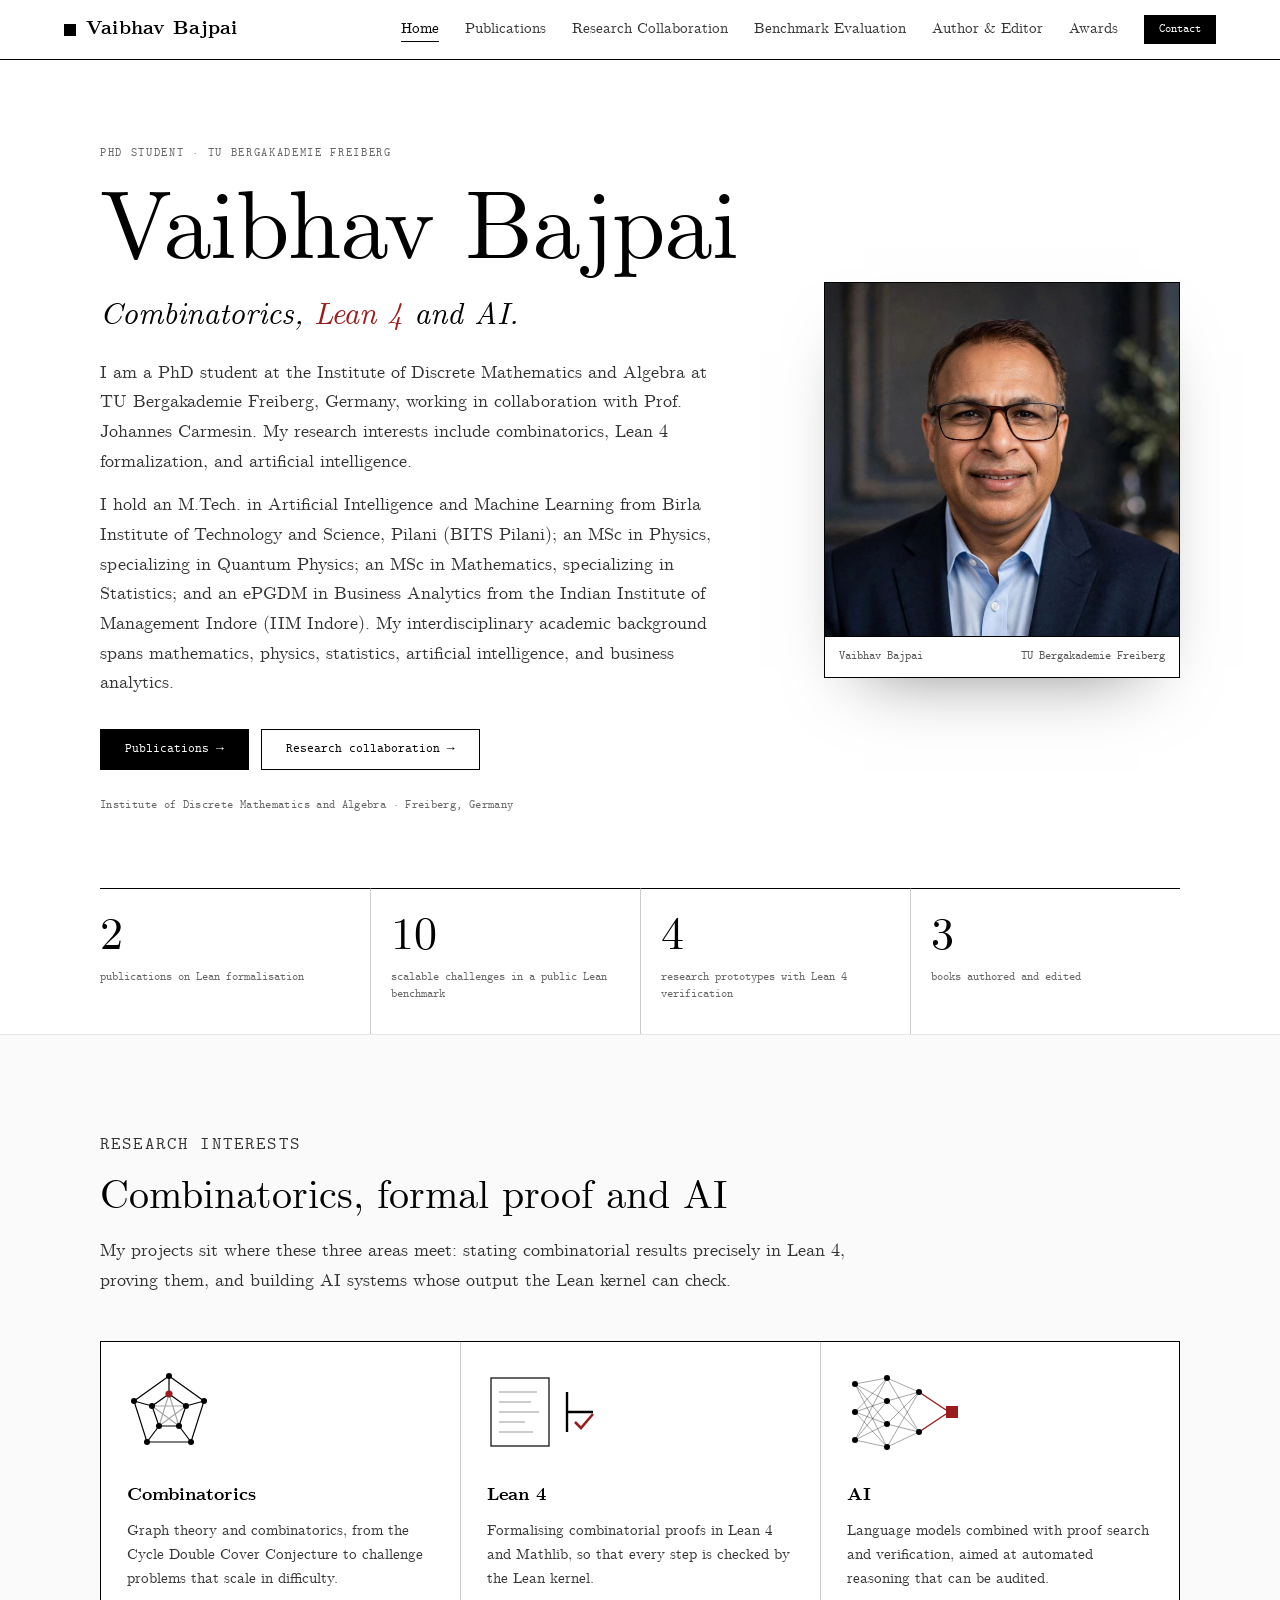
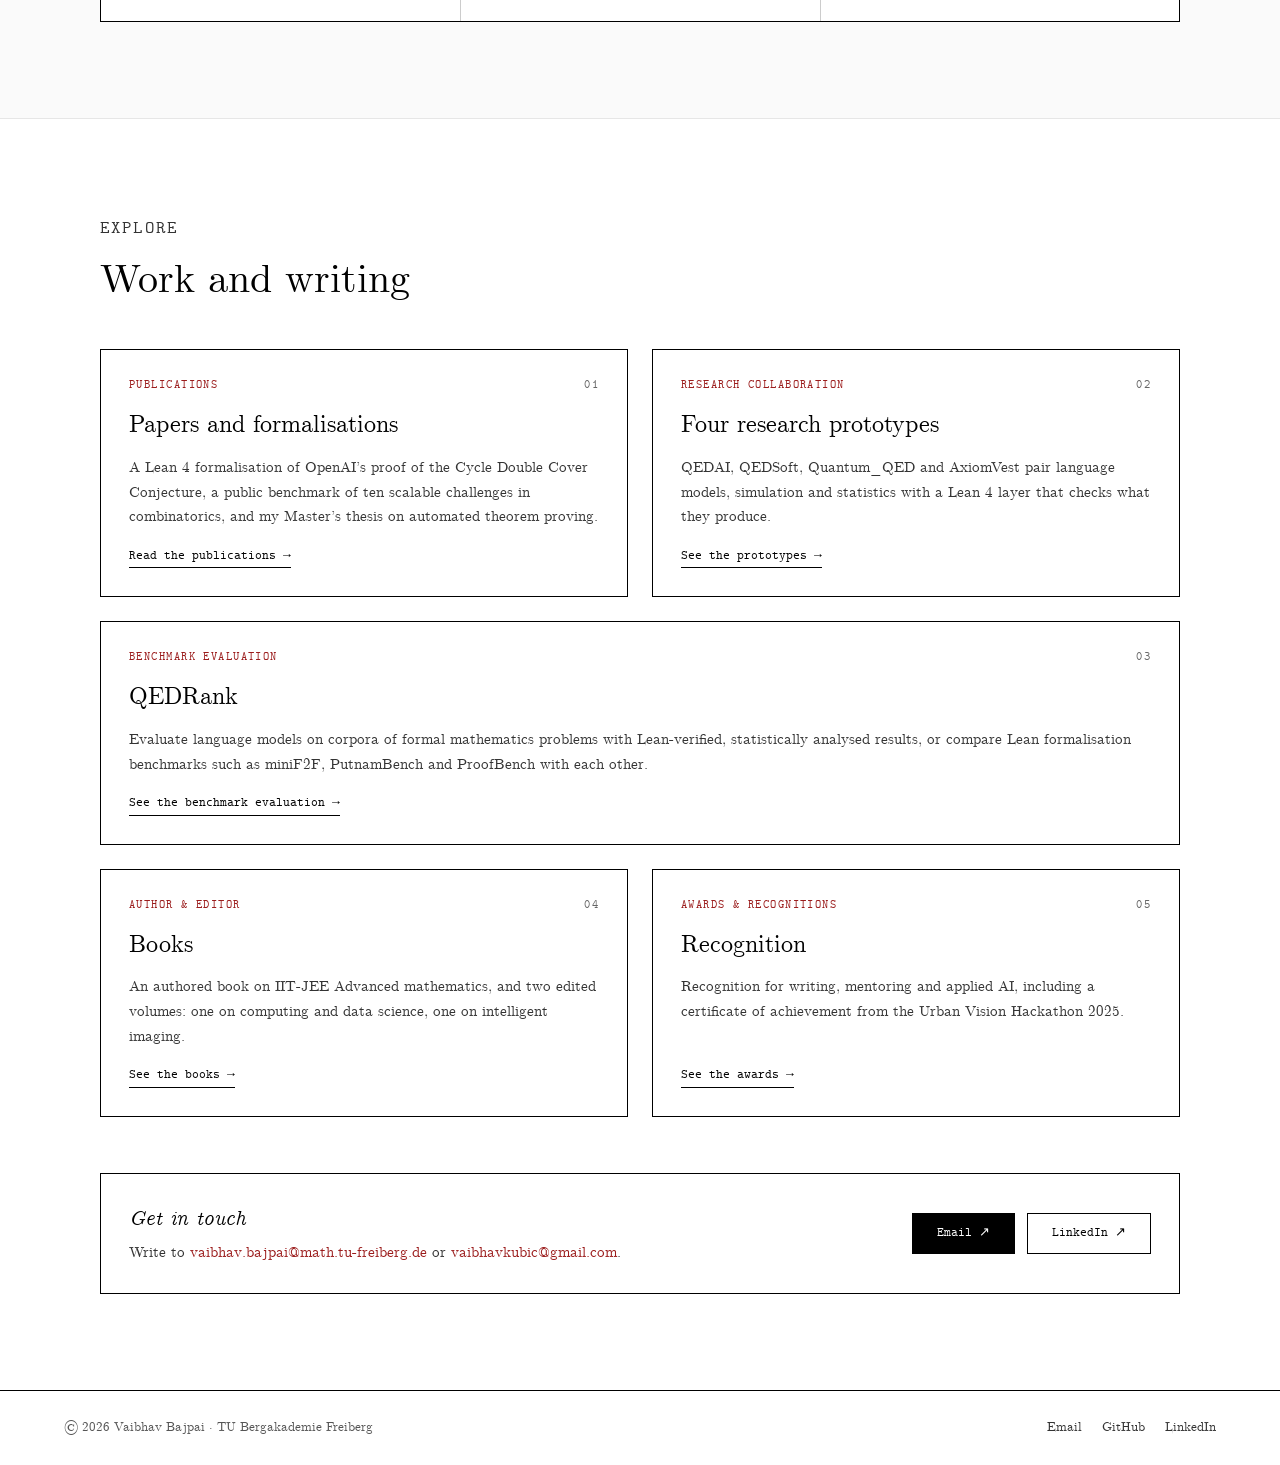
==== commit 69a6f4b3: "Update bio, research intro, QEDAI link and portrait - Home: expanded introduction with research inte" ====
--- a/index.html
+++ b/index.html
@@ -8,7 +8,7 @@
   <meta property="og:type" content="website">
   <meta property="og:title" content="Vaibhav Bajpai — Combinatorics, Lean 4 and AI">
   <meta property="og:description" content="PhD student at the Institute of Discrete Mathematics and Algebra, TU Bergakademie Freiberg.">
-  <meta property="og:image" content="https://vaibhav-baj.github.io/assets/VB.png">
+  <meta property="og:image" content="https://vaibhav-baj.github.io/assets/Photo.jpeg">
   <link rel="icon" href="assets/favicon.svg" type="image/svg+xml">
   <link rel="preload" href="assets/fonts/cmunrm.woff2" as="font" type="font/woff2" crossorigin>
   <link rel="stylesheet" href="assets/css/style.css">
@@ -40,8 +40,15 @@
         <p class="tagline">Combinatorics, <em>Lean&nbsp;4</em> and AI.</p>
         <p class="lede">
           I am a PhD student at the Institute of Discrete Mathematics and Algebra at TU Bergakademie Freiberg,
-          Germany. I work with Prof. Johannes Carmesin. I am involved in various projects on combinatorics,
-          Lean&nbsp;4 and AI.
+          Germany, working in collaboration with Prof. Johannes Carmesin. My research interests include
+          combinatorics, Lean&nbsp;4 formalization, and artificial intelligence.
+        </p>
+        <p class="lede">
+          I hold an M.Tech. in Artificial Intelligence and Machine Learning from Birla Institute of Technology and
+          Science, Pilani (BITS Pilani); an MSc in Physics, specializing in Quantum Physics; an MSc in Mathematics,
+          specializing in Statistics; and an ePGDM in Business Analytics from the Indian Institute of Management
+          Indore (IIM Indore). My interdisciplinary academic background spans mathematics, physics, statistics,
+          artificial intelligence, and business analytics.
         </p>
         <div class="ctas">
           <a class="btn" href="publications.html">Publications →</a>
@@ -51,7 +58,7 @@
       </div>
 
       <figure class="portrait">
-        <img src="assets/VB.png" width="676" height="652" alt="Portrait of Vaibhav Bajpai">
+        <img src="assets/Photo.jpeg" width="1824" height="1360" alt="Portrait of Vaibhav Bajpai">
         <figcaption><span>Vaibhav Bajpai</span><span>TU Bergakademie Freiberg</span></figcaption>
       </figure>
     </section>
--- a/assets/css/style.css
+++ b/assets/css/style.css
@@ -114,6 +114,7 @@
 .tagline { font-size: clamp(22px, 2.6vw, 31px); font-style: italic; line-height: 1.3; margin-bottom: 22px; text-wrap: balance; }
 .tagline em { color: var(--accent); }
 .lede { font-size: 18px; line-height: 1.65; color: #333; max-width: 34em; margin-bottom: 30px; }
+.lede + .lede { margin-top: -16px; }
 .ctas { display: flex; flex-wrap: wrap; gap: 12px; margin-bottom: 26px; }
 .inst { font-family: var(--tt); font-size: 12px; color: var(--muted); letter-spacing: .03em; }
 
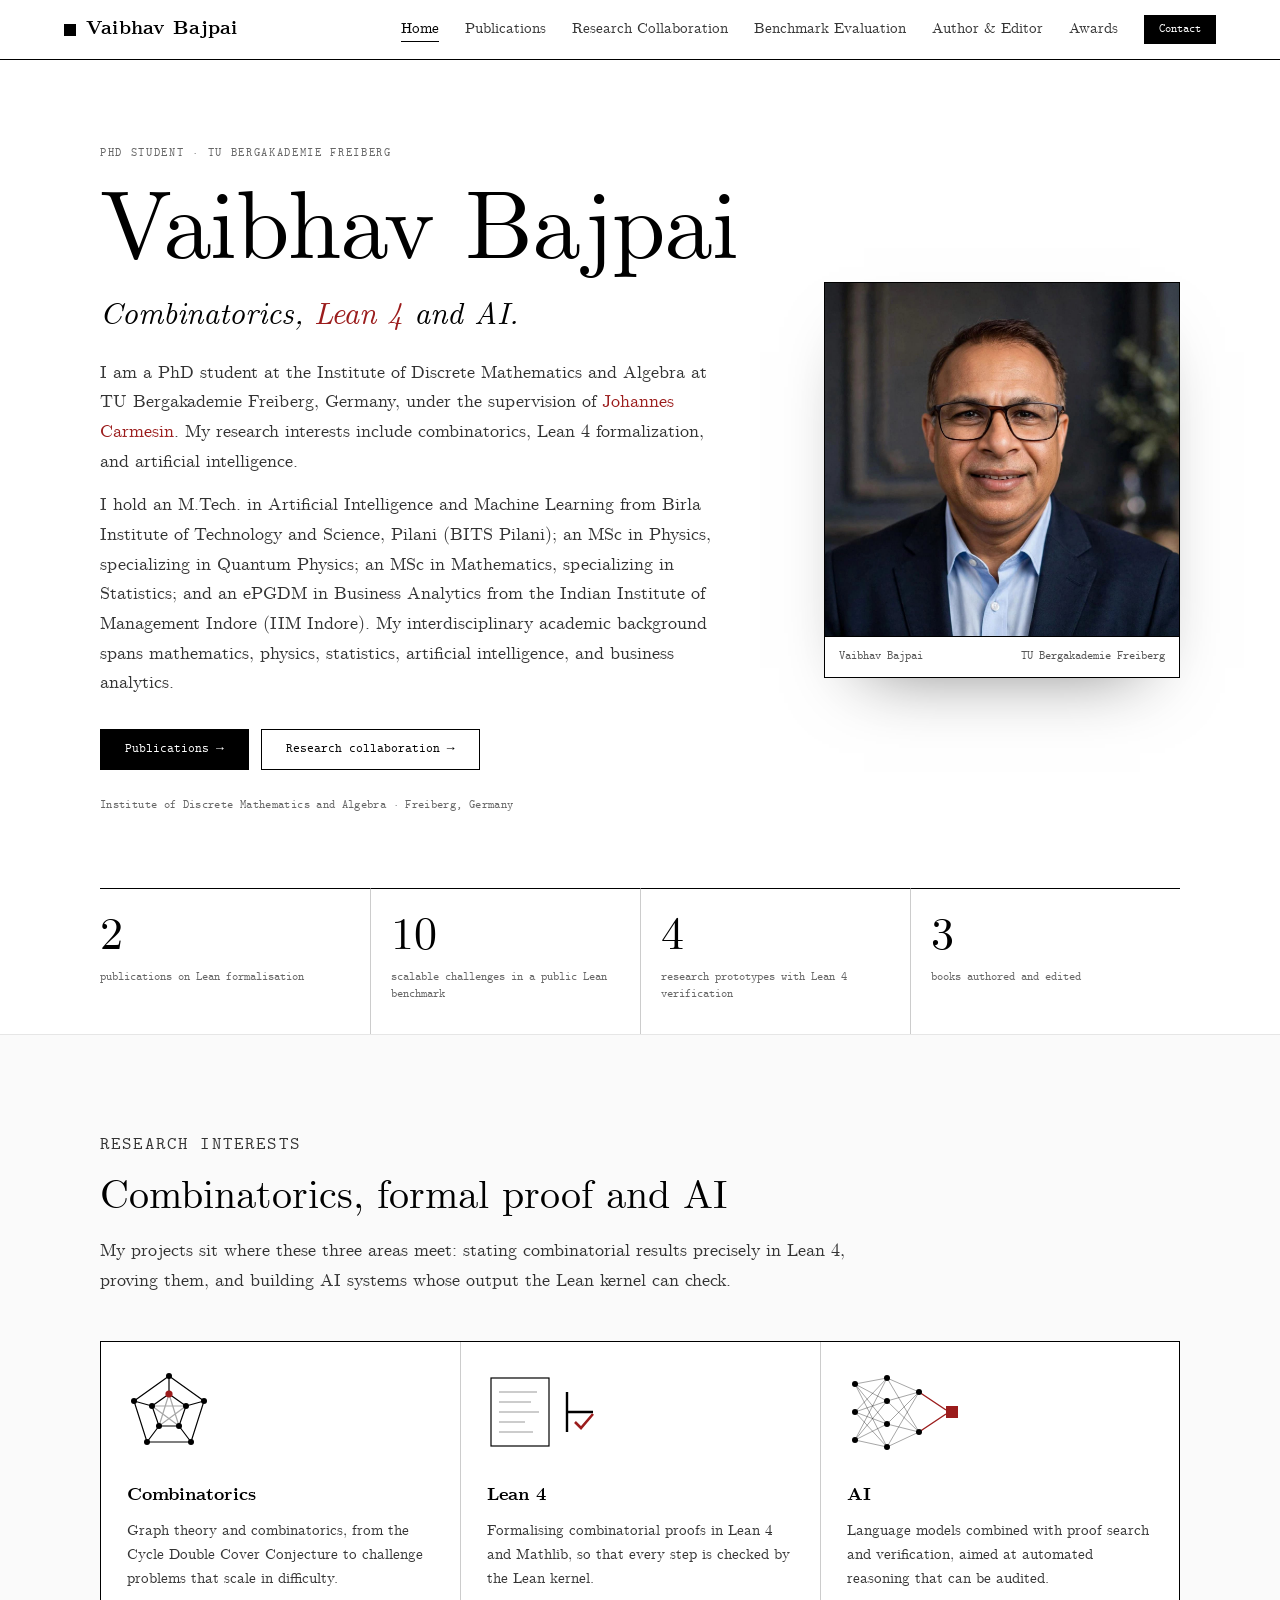
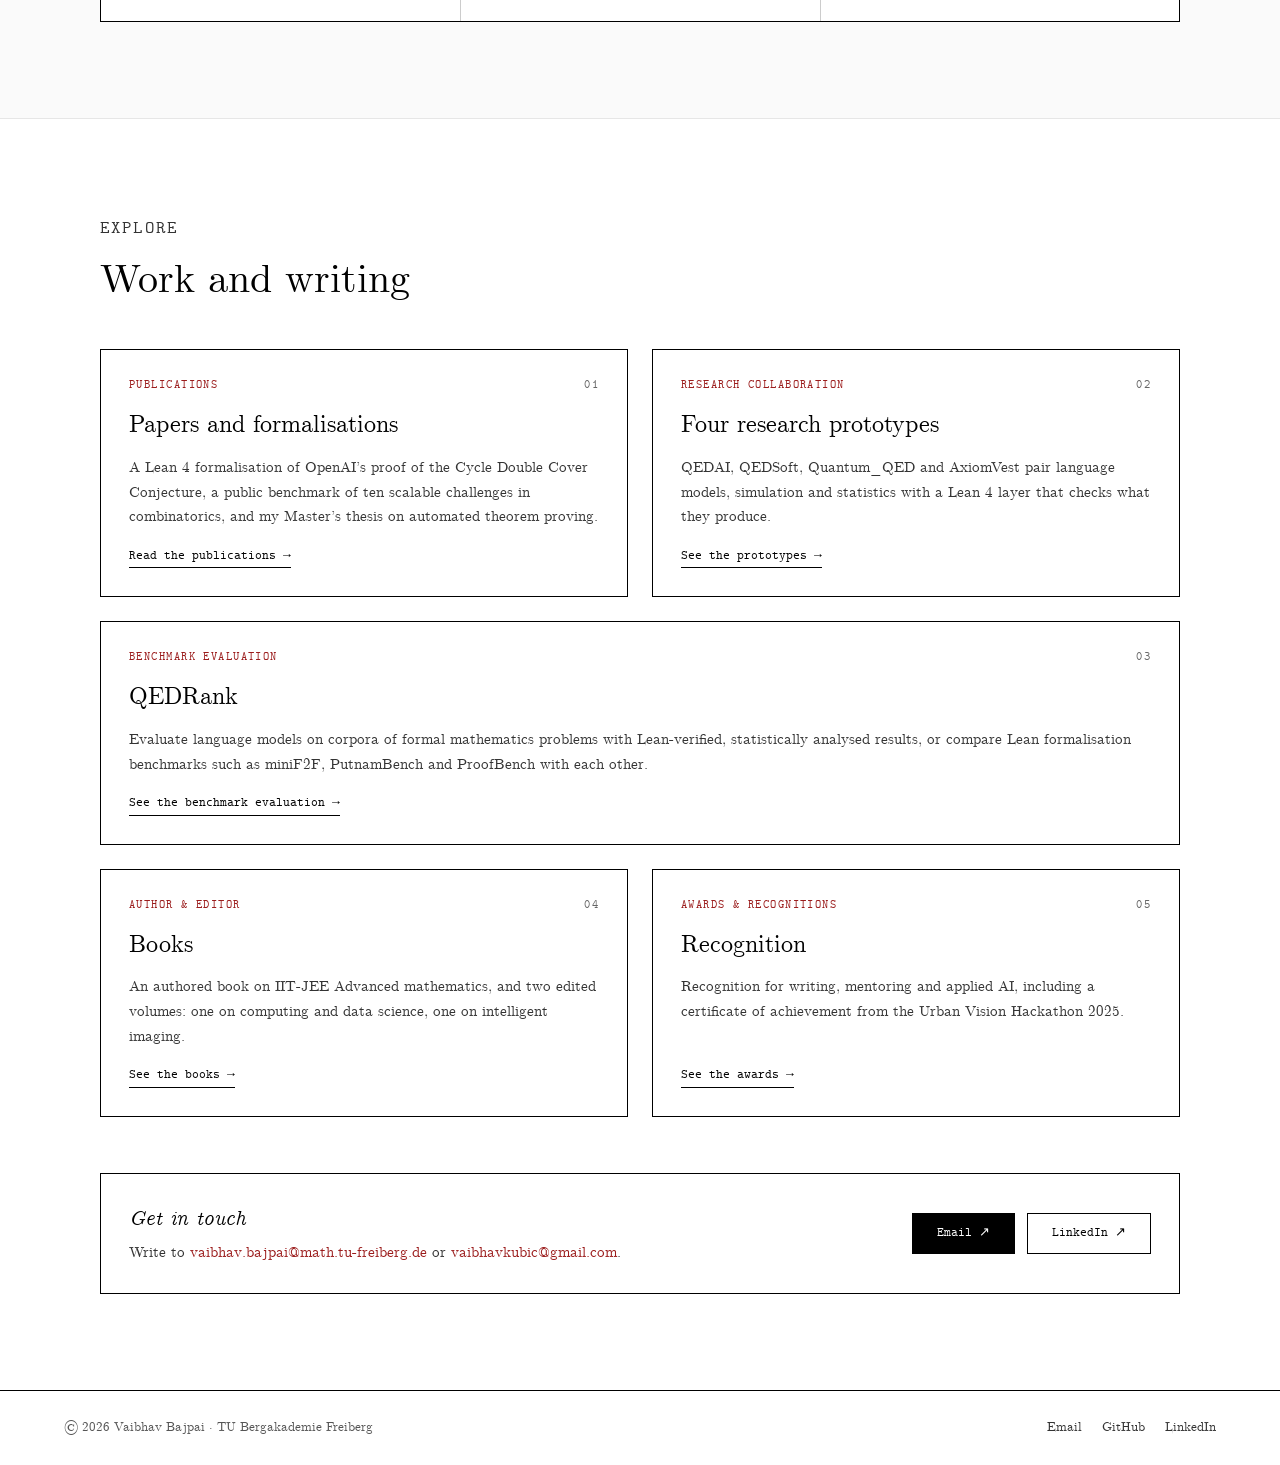
==== commit e5238fe0: "Name Johannes Carmesin as supervisor on the home page Link his name to his academic website.  Co-Aut" ====
--- a/index.html
+++ b/index.html
@@ -4,7 +4,7 @@
   <meta charset="utf-8">
   <meta name="viewport" content="width=device-width, initial-scale=1">
   <title>Vaibhav Bajpai — Combinatorics, Lean 4 and AI</title>
-  <meta name="description" content="Vaibhav Bajpai is a PhD student at the Institute of Discrete Mathematics and Algebra, TU Bergakademie Freiberg, working with Prof. Johannes Carmesin on combinatorics, Lean 4 and AI.">
+  <meta name="description" content="Vaibhav Bajpai is a PhD student at the Institute of Discrete Mathematics and Algebra, TU Bergakademie Freiberg, supervised by Johannes Carmesin, working on combinatorics, Lean 4 and AI.">
   <meta property="og:type" content="website">
   <meta property="og:title" content="Vaibhav Bajpai — Combinatorics, Lean 4 and AI">
   <meta property="og:description" content="PhD student at the Institute of Discrete Mathematics and Algebra, TU Bergakademie Freiberg.">
@@ -40,7 +40,7 @@
         <p class="tagline">Combinatorics, <em>Lean&nbsp;4</em> and AI.</p>
         <p class="lede">
           I am a PhD student at the Institute of Discrete Mathematics and Algebra at TU Bergakademie Freiberg,
-          Germany, working in collaboration with Prof. Johannes Carmesin. My research interests include
+          Germany, under the supervision of <a href="https://j-carmesin.github.io/">Johannes Carmesin</a>. My research interests include
           combinatorics, Lean&nbsp;4 formalization, and artificial intelligence.
         </p>
         <p class="lede">
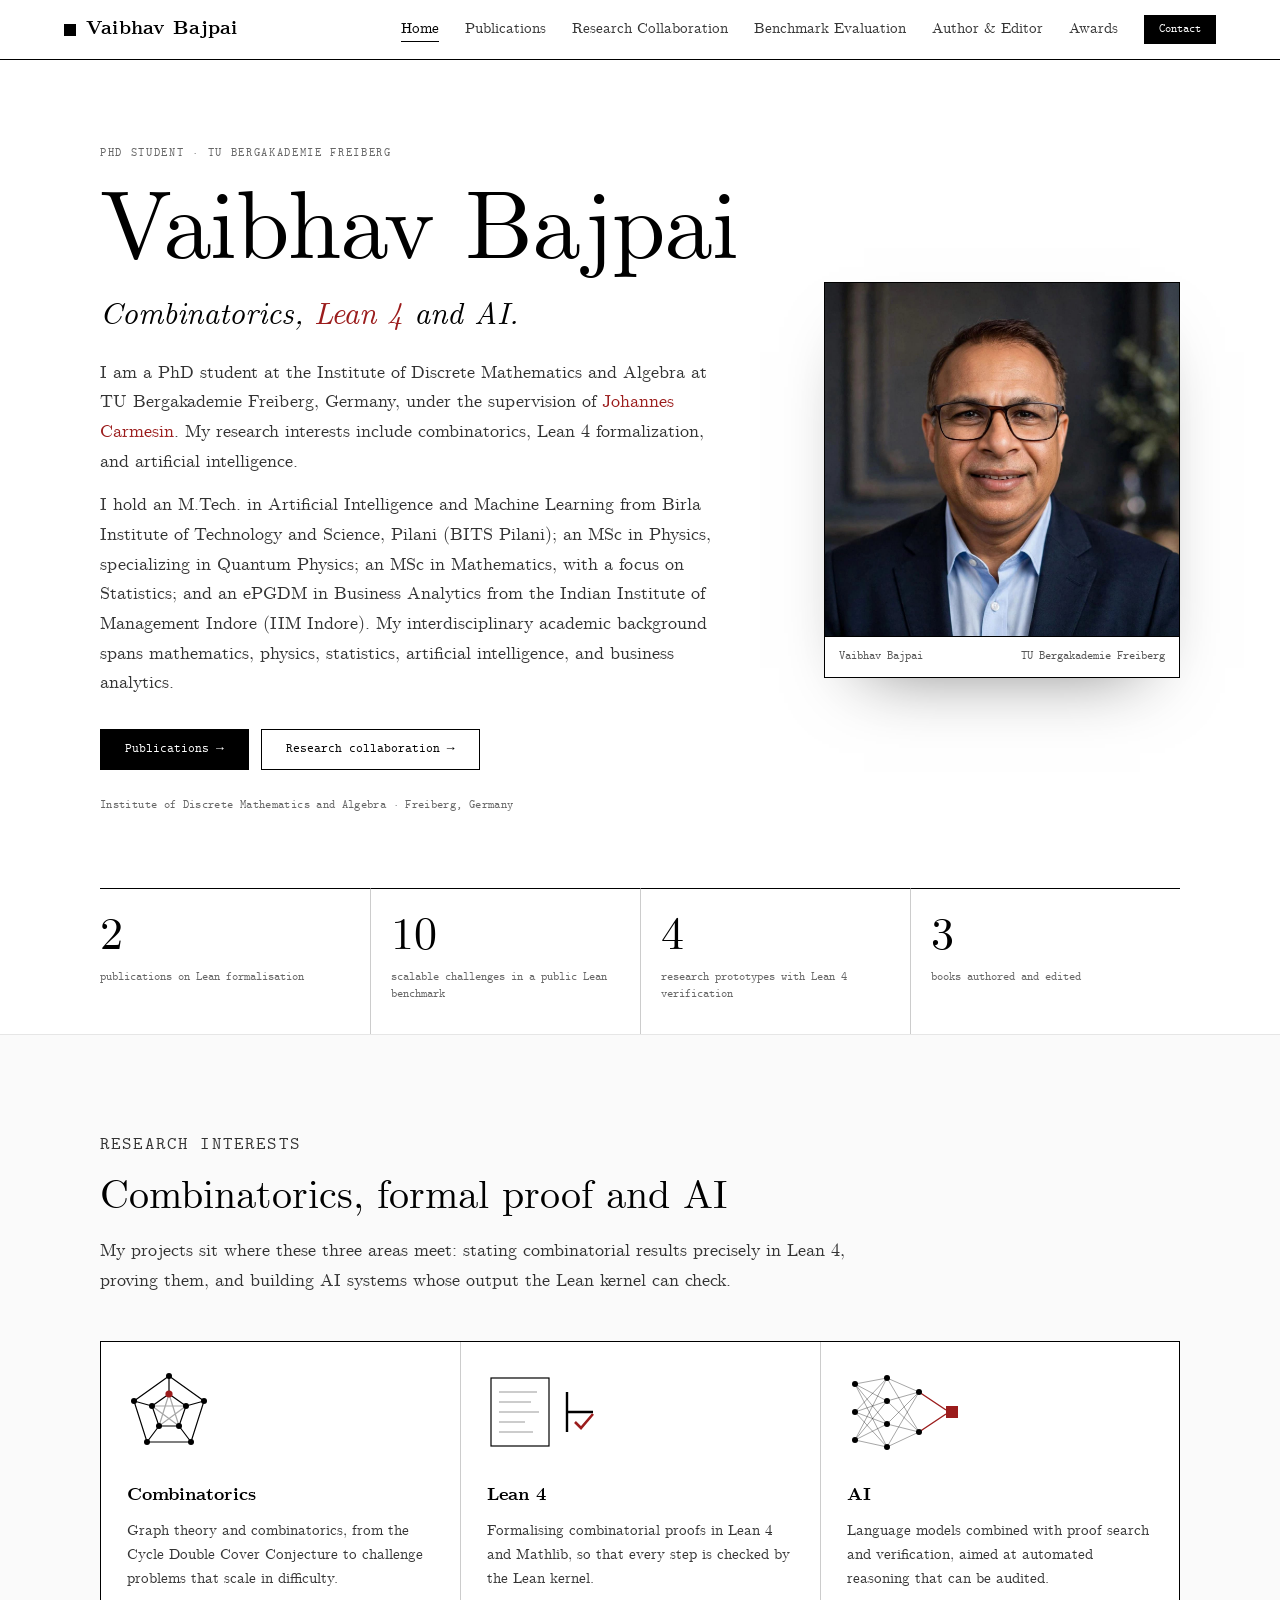
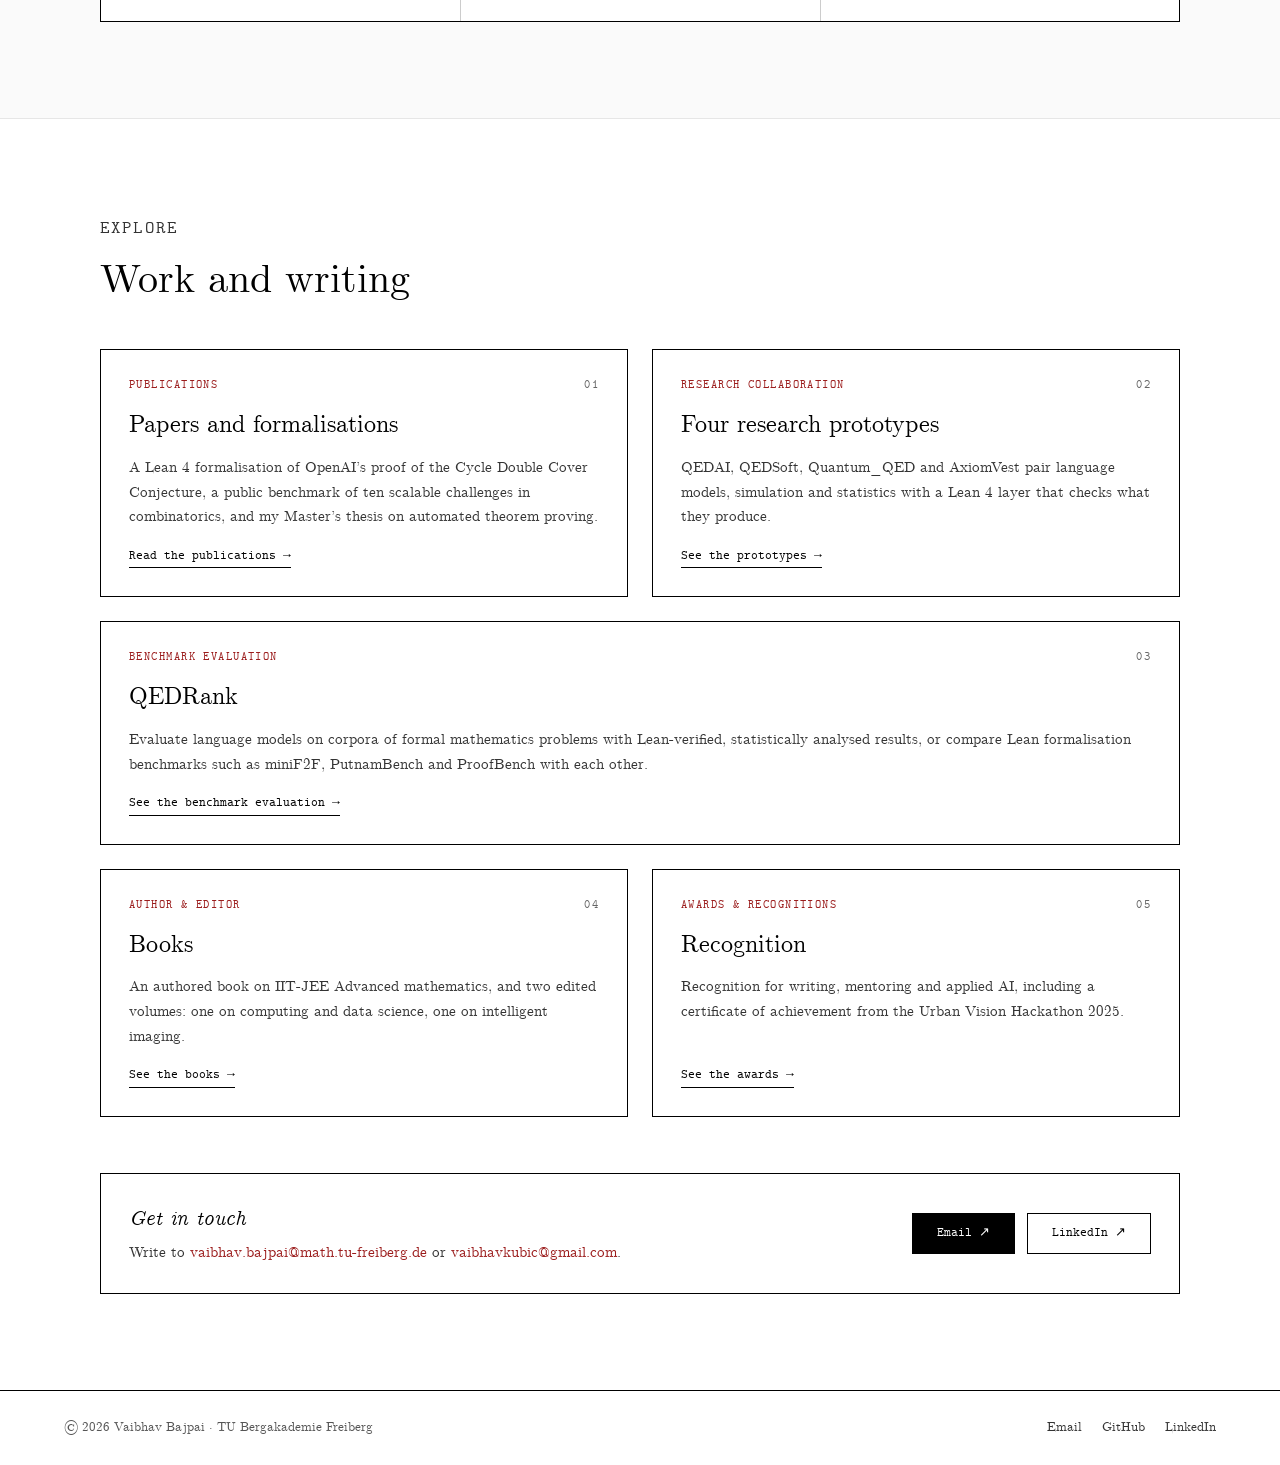
==== commit 236c8cc0: "Reword the mathematics degree on the home page Co-Authored-By: Claude Opus 5.5 <noreply@anthropic.co" ====
--- a/index.html
+++ b/index.html
@@ -46,7 +46,7 @@
         <p class="lede">
           I hold an M.Tech. in Artificial Intelligence and Machine Learning from Birla Institute of Technology and
           Science, Pilani (BITS Pilani); an MSc in Physics, specializing in Quantum Physics; an MSc in Mathematics,
-          specializing in Statistics; and an ePGDM in Business Analytics from the Indian Institute of Management
+          with a focus on Statistics; and an ePGDM in Business Analytics from the Indian Institute of Management
           Indore (IIM Indore). My interdisciplinary academic background spans mathematics, physics, statistics,
           artificial intelligence, and business analytics.
         </p>
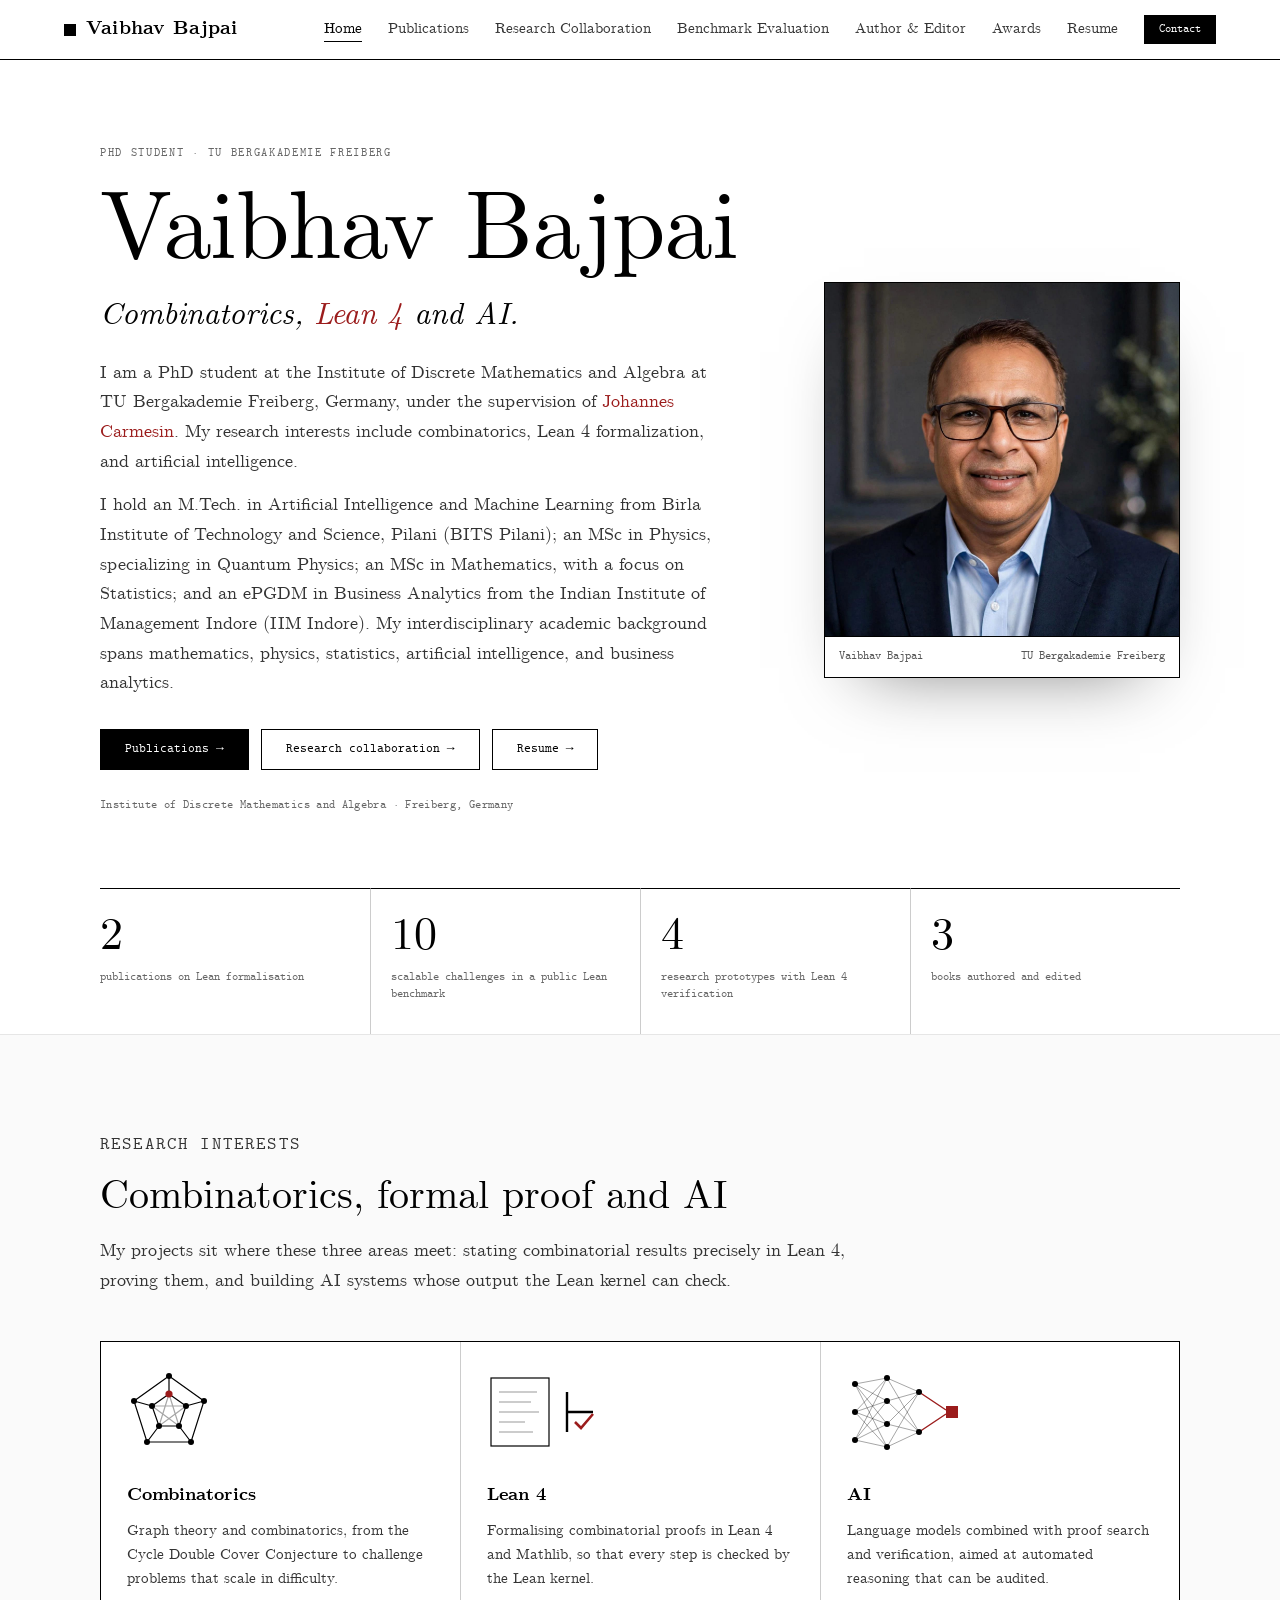
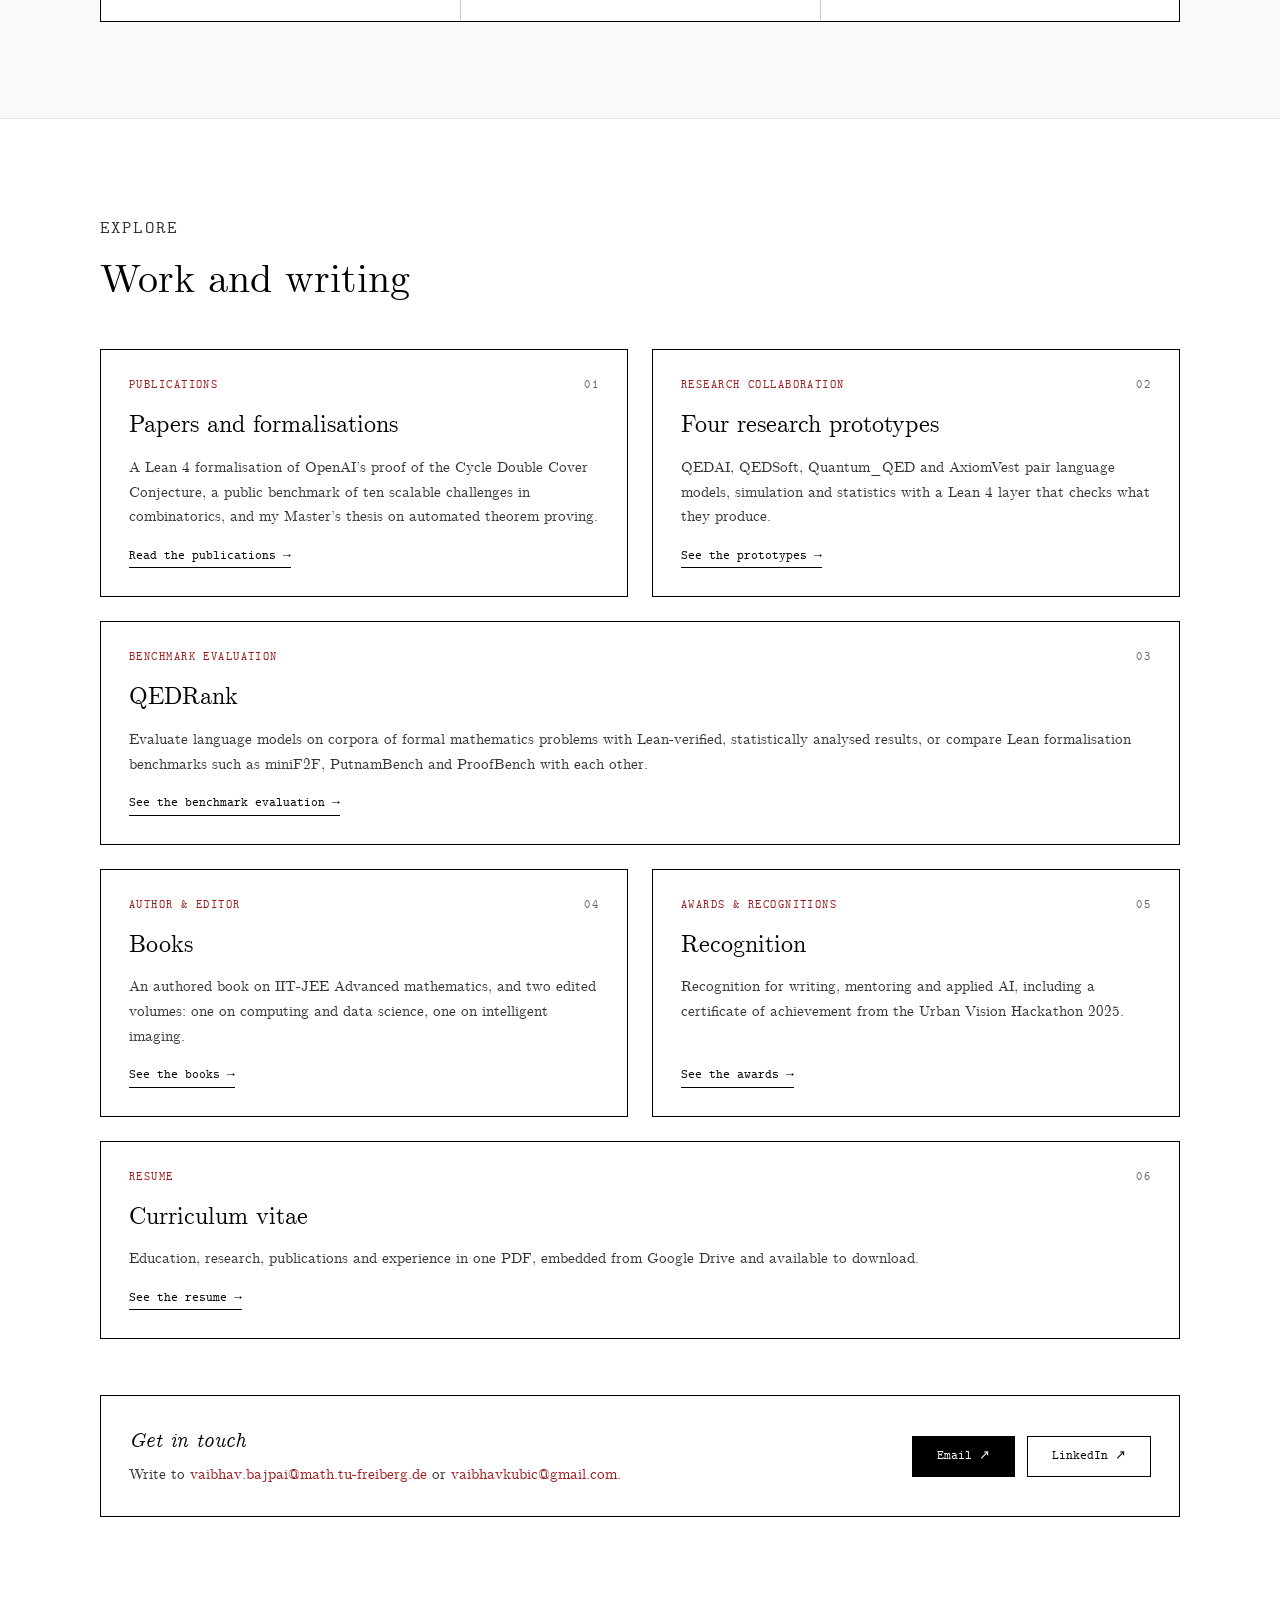
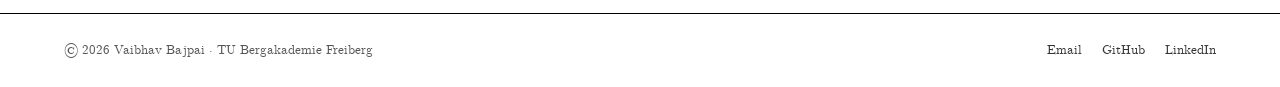
==== commit cf6378e8: "Add Resume page with the PDF embedded from Google Drive Co-Authored-By: Claude Fable 5.1 <noreply@an" ====
--- a/index.html
+++ b/index.html
@@ -26,6 +26,7 @@
         <li><a href="benchmark.html">Benchmark Evaluation</a></li>
         <li><a href="author-editor.html">Author &amp; Editor</a></li>
         <li><a href="awards.html">Awards</a></li>
+        <li><a href="resume.html">Resume</a></li>
         <li><a class="btn btn-small" href="mailto:vaibhav.bajpai@math.tu-freiberg.de">Contact</a></li>
       </ul>
     </nav>
@@ -53,6 +54,7 @@
         <div class="ctas">
           <a class="btn" href="publications.html">Publications →</a>
           <a class="btn btn-secondary" href="research.html">Research collaboration →</a>
+          <a class="btn btn-secondary" href="resume.html">Resume →</a>
         </div>
         <p class="inst">Institute of Discrete Mathematics and Algebra · Freiberg, Germany</p>
       </div>
@@ -174,6 +176,12 @@
             <p>Recognition for writing, mentoring and applied AI, including a certificate of achievement from the Urban Vision Hackathon 2025.</p>
             <span class="go">See the awards →</span>
           </a>
+          <a class="explore-card wide reveal" href="resume.html">
+            <p class="label">Resume<span>06</span></p>
+            <h3>Curriculum vitae</h3>
+            <p>Education, research, publications and experience in one PDF, embedded from Google Drive and available to download.</p>
+            <span class="go">See the resume →</span>
+          </a>
         </div>
 
         <div class="cta-box reveal">
--- a/assets/css/style.css
+++ b/assets/css/style.css
@@ -195,16 +195,16 @@
    BENCHMARK EVALUATION
    ====================================================================== */
 .page-ctas { margin: 22px 0 0; }
-.workflows { display: grid; grid-template-columns: 1fr 1fr; gap: 24px; }
+.workflows { display: grid; grid-template-columns: 1fr; gap: 24px; }
 .workflow { display: flex; flex-direction: column; border: 1px solid var(--ink); background: var(--bg); padding: 26px 28px 28px; }
 .workflow > * { min-width: 0; }
 .wf-glyph { font-size: 44px; line-height: 1; color: var(--accent); margin-bottom: 14px; }
 .workflow .label { margin-bottom: 6px; }
 .workflow h3 { font-size: 24px; font-weight: 400; margin: 0 0 10px; }
 .workflow > p:not(.label):not(.wf-glyph) { font-size: 15.5px; color: #333; }
-.wf-list { list-style: none; margin: 18px 0 24px; border-top: 1px solid var(--line); flex: 1; }
-.wf-list li { font-size: 14.5px; padding: 7px 0; border-bottom: 1px solid var(--line-soft); }
-.wf-list li::before { content: ""; display: inline-block; width: 6px; height: 6px; background: var(--ink); margin-right: 12px; vertical-align: 2px; }
+.wf-list { list-style: none; margin: 18px 0 24px; border-top: 1px solid var(--line); columns: 2; column-gap: 36px; }
+.wf-list li { font-size: 14.5px; line-height: 1.5; padding: 7px 0 7px 18px; border-bottom: 1px solid var(--line-soft); position: relative; break-inside: avoid; }
+.wf-list li::before { content: ""; position: absolute; left: 0; top: 14px; width: 6px; height: 6px; background: var(--ink); }
 .workflow .btn { align-self: flex-start; }
 .prose ul { margin: 0 0 8px 22px; max-width: 760px; }
 .prose li { margin-bottom: 10px; color: #222; }
@@ -254,6 +254,14 @@
 .cert .go { align-self: flex-start; margin-top: 12px; font-family: var(--tt); font-size: 12px; border-bottom: 1px solid var(--ink); }
 .cert:hover .go { color: var(--accent); border-color: var(--accent); }
 
+/* ======================================================================
+   RESUME
+   ====================================================================== */
+.resume-embed { margin: 0; }
+.resume-frame { display: block; width: 100%; aspect-ratio: 1 / 1.25; min-height: 540px; max-height: 1100px; border: 1px solid var(--ink); background: var(--soft); }
+.resume-embed figcaption { font-family: var(--tt); font-size: 12px; color: var(--muted); margin-top: 10px; }
+.resume-embed figcaption a { color: var(--accent); }
+
 /* ---------- reveal ---------- */
 .js .reveal { opacity: 0; transform: translateY(14px); transition: opacity .6s ease, transform .6s ease; }
 .js .reveal.in { opacity: 1; transform: none; }
@@ -299,8 +307,10 @@
   .stats dd { font-size: 36px; }
   .section { padding-top: 72px; padding-bottom: 72px; }
   .pub { grid-template-columns: 1fr; padding-left: 10px; }
+  .wf-list { columns: 1; }
   .pub-num { padding: 0 0 4px; }
   .project-body { padding: 22px 20px 24px; }
   .book { padding: 18px 16px; }
   .cta-box { padding: 22px 20px; }
-}
+  .resume-frame { min-height: 460px; }
+}
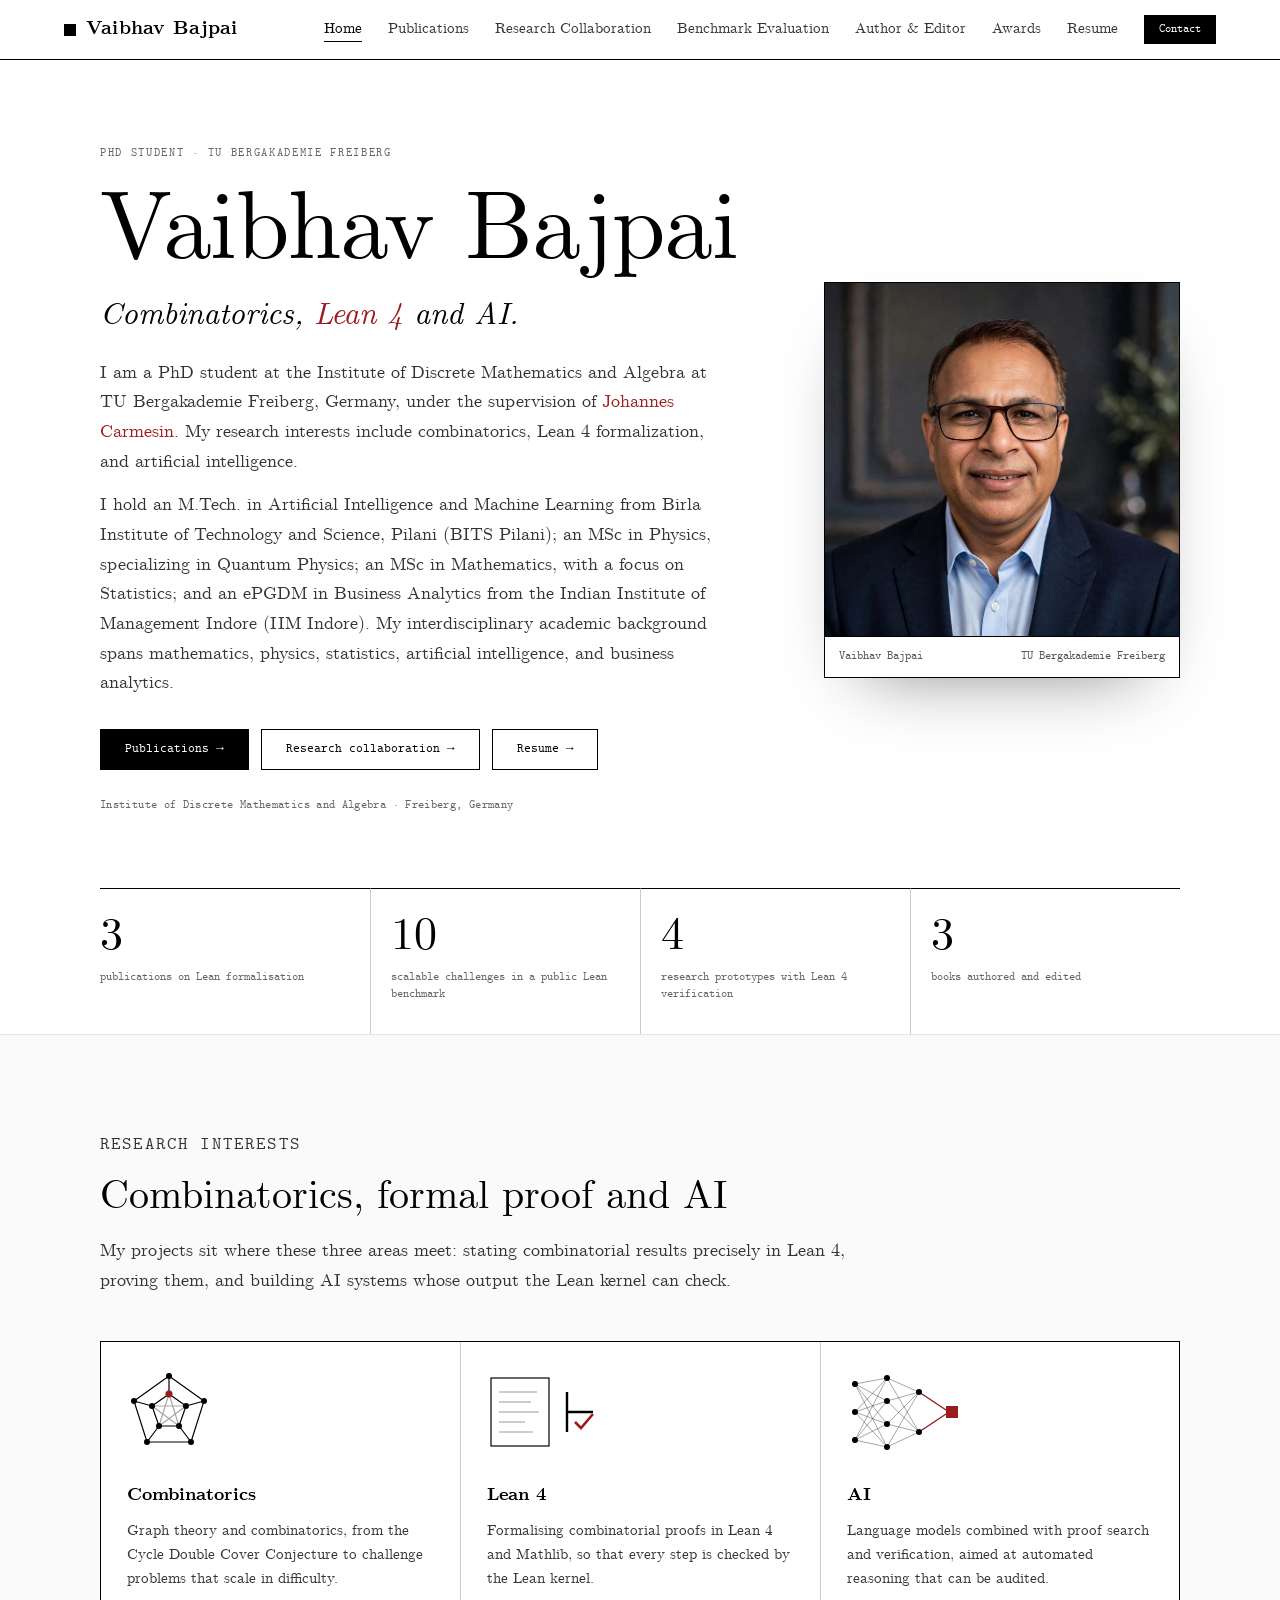
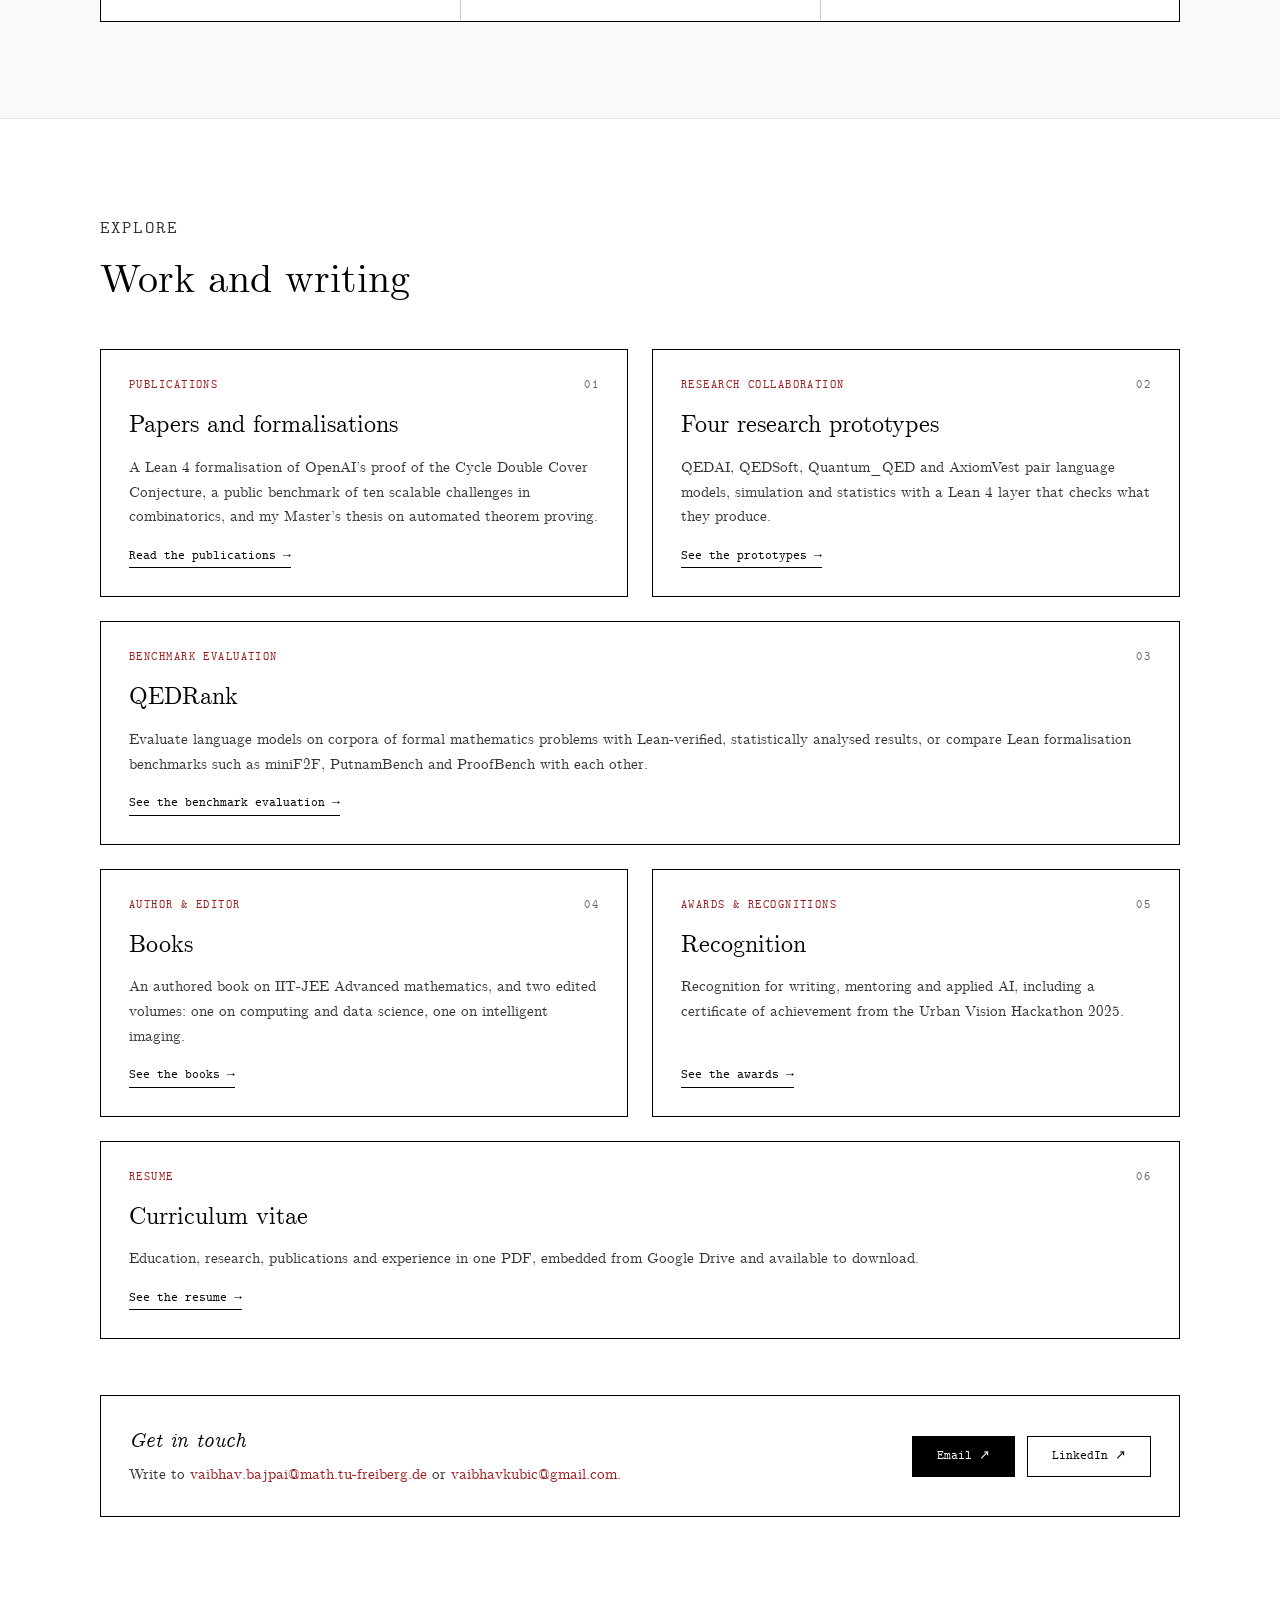
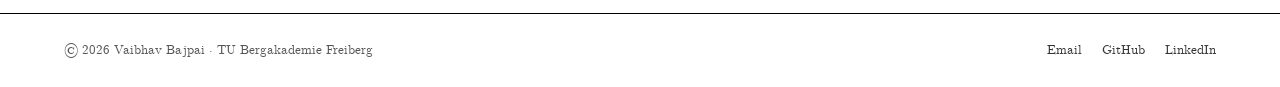
==== commit 6297b271: "Count papers on the home page from the Publications page Co-Authored-By: Claude Sonnet 5.5 <noreply@" ====
--- a/index.html
+++ b/index.html
@@ -27,7 +27,7 @@
         <li><a href="author-editor.html">Author &amp; Editor</a></li>
         <li><a href="awards.html">Awards</a></li>
         <li><a href="resume.html">Resume</a></li>
-        <li><a class="btn btn-small" href="mailto:vaibhav.bajpai@math.tu-freiberg.de">Contact</a></li>
+        <li><a class="btn btn-small" href="contact.html">Contact</a></li>
       </ul>
     </nav>
   </header>
@@ -66,7 +66,7 @@
     </section>
 
     <dl class="stats">
-      <div><dt>publications on Lean formalisation</dt><dd>2</dd></div>
+      <div><dt>publications on Lean formalisation</dt><dd data-pub-count>3</dd></div>
       <div><dt>scalable challenges in a public Lean benchmark</dt><dd>10</dd></div>
       <div><dt>research prototypes with Lean&nbsp;4 verification</dt><dd>4</dd></div>
       <div><dt>books authored and edited</dt><dd>3</dd></div>
